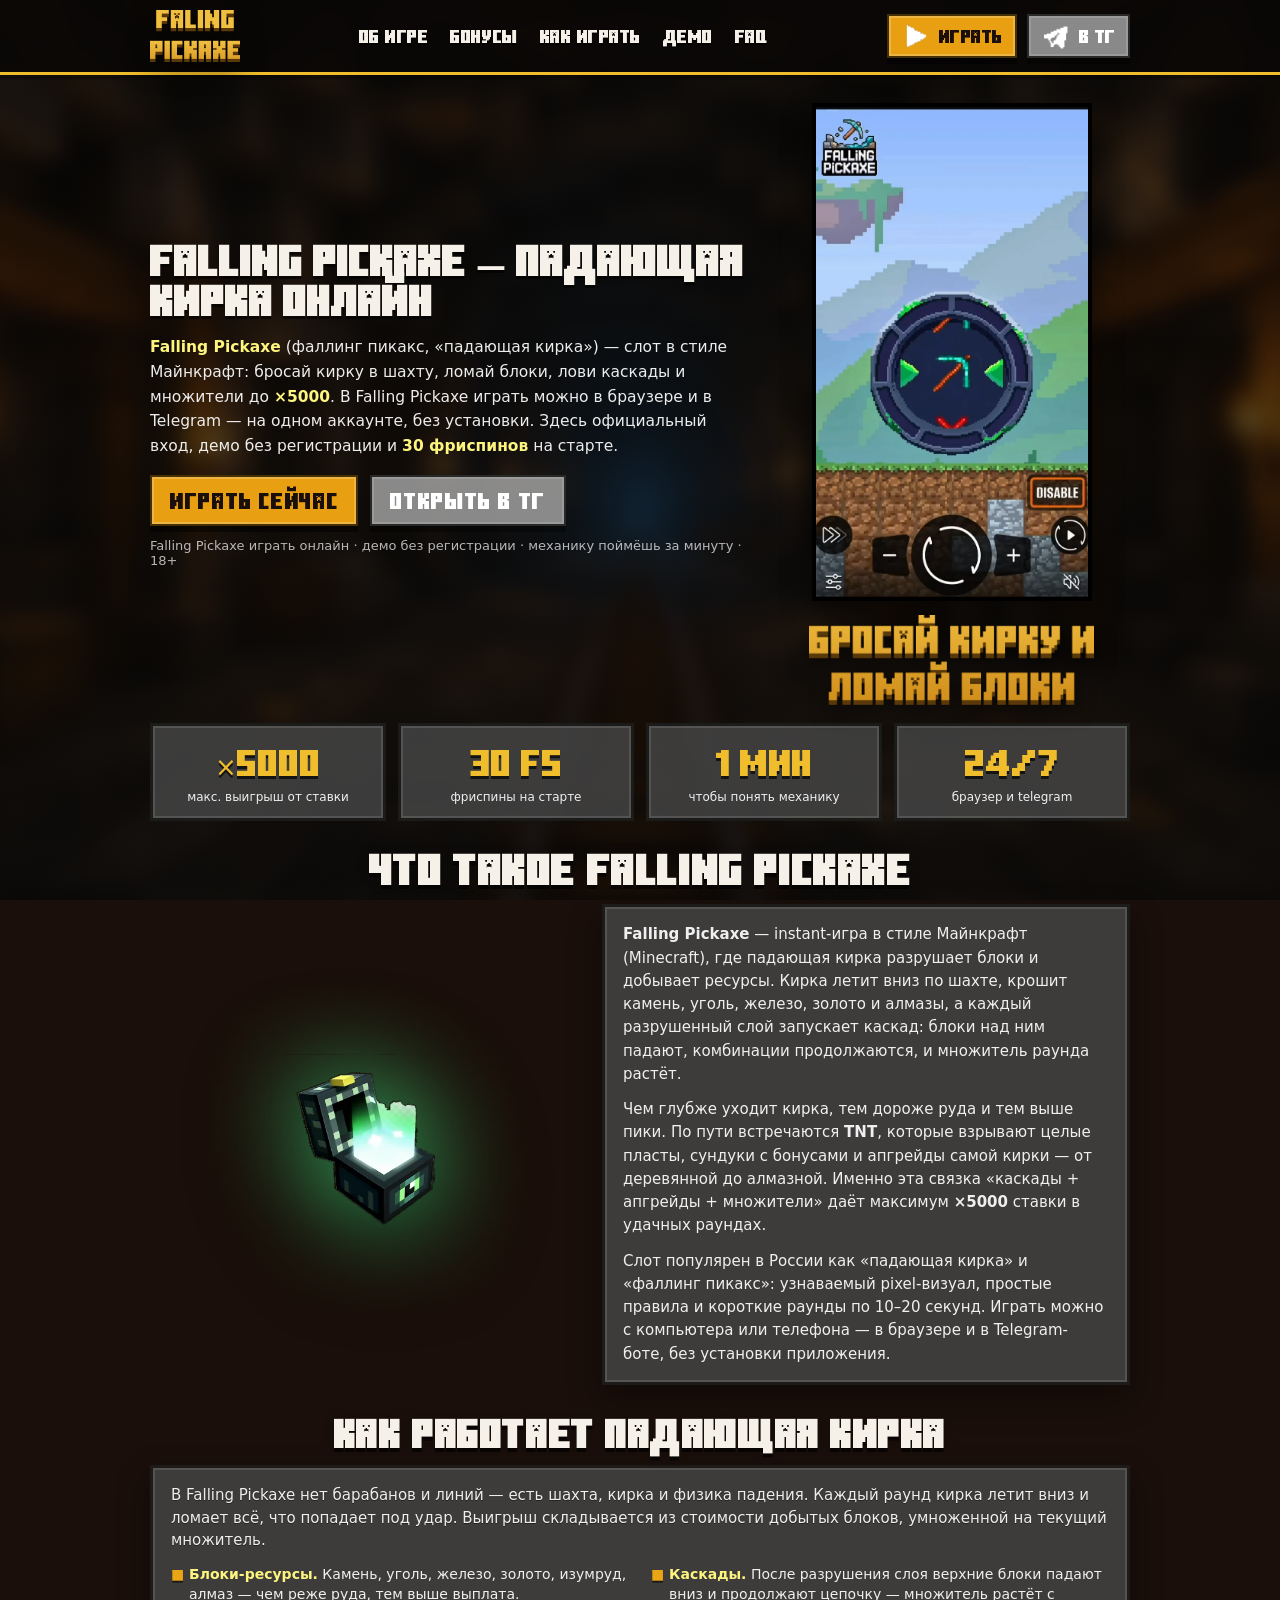
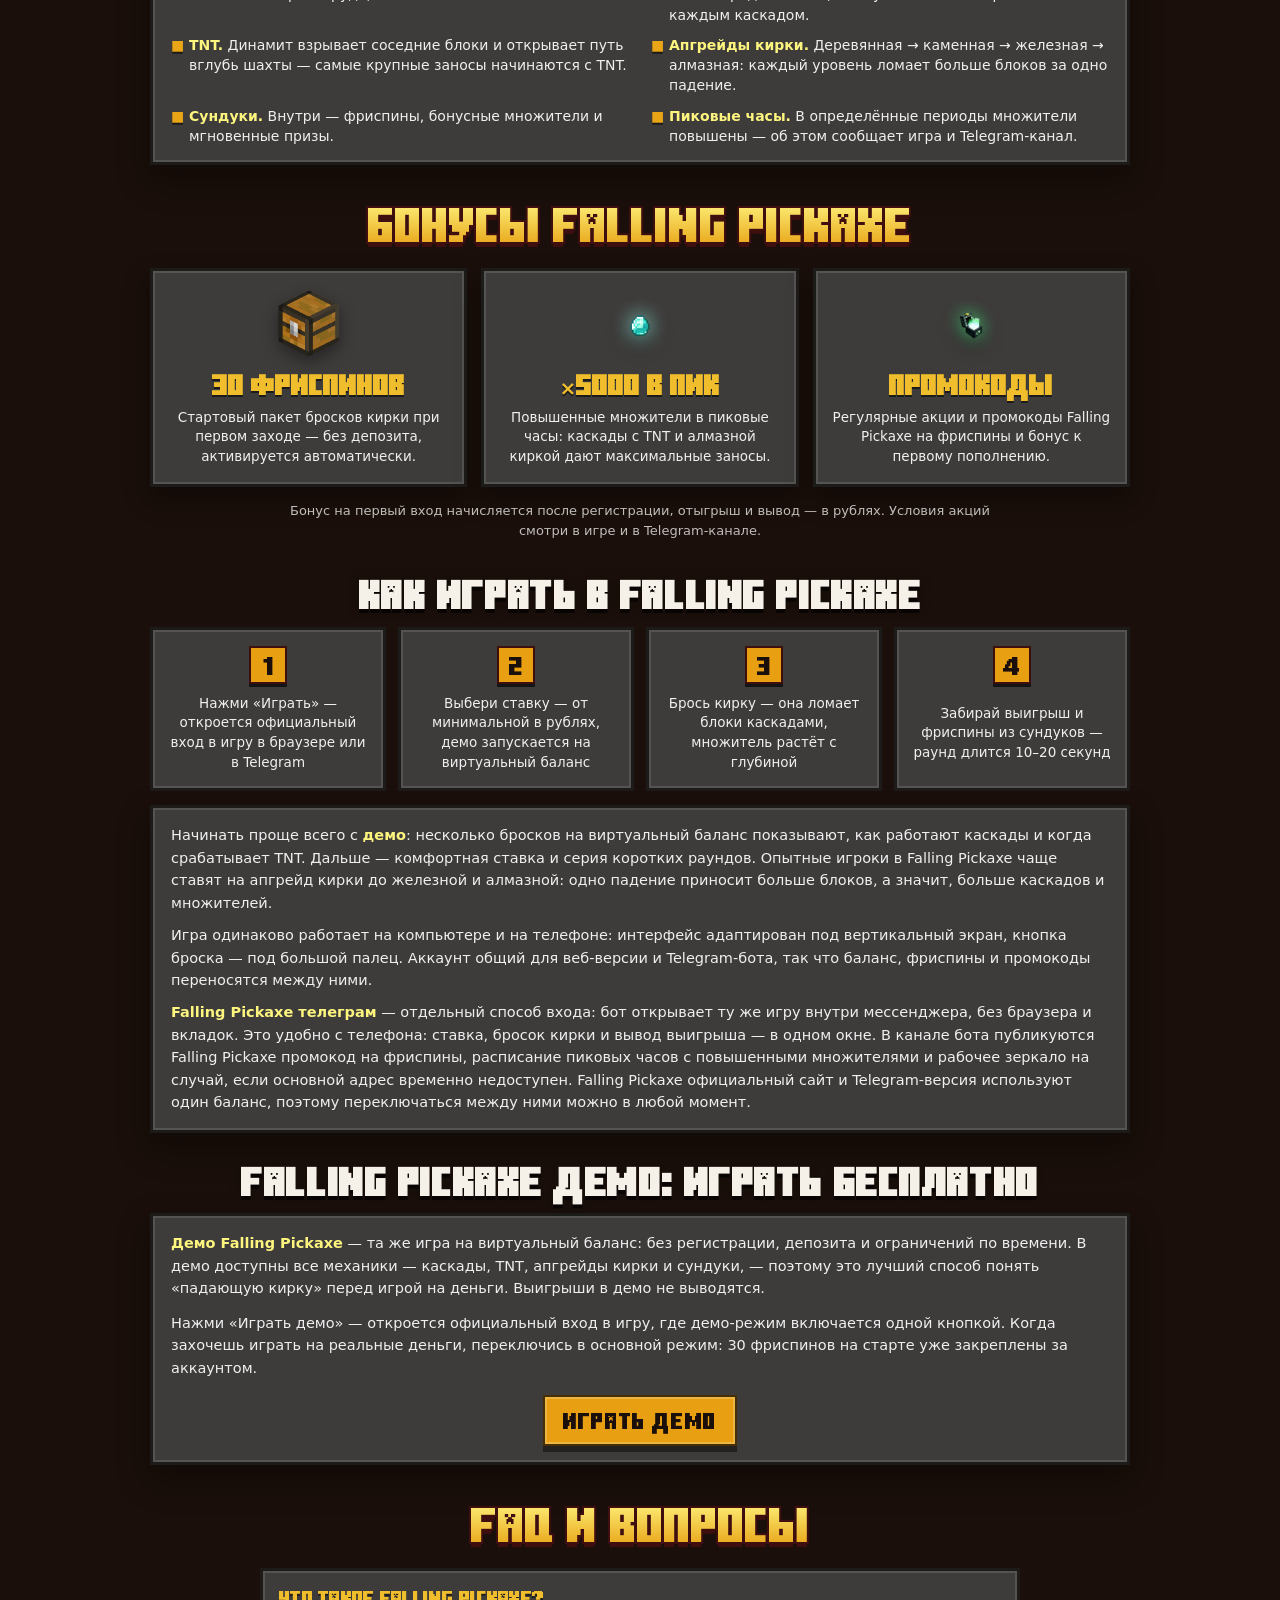
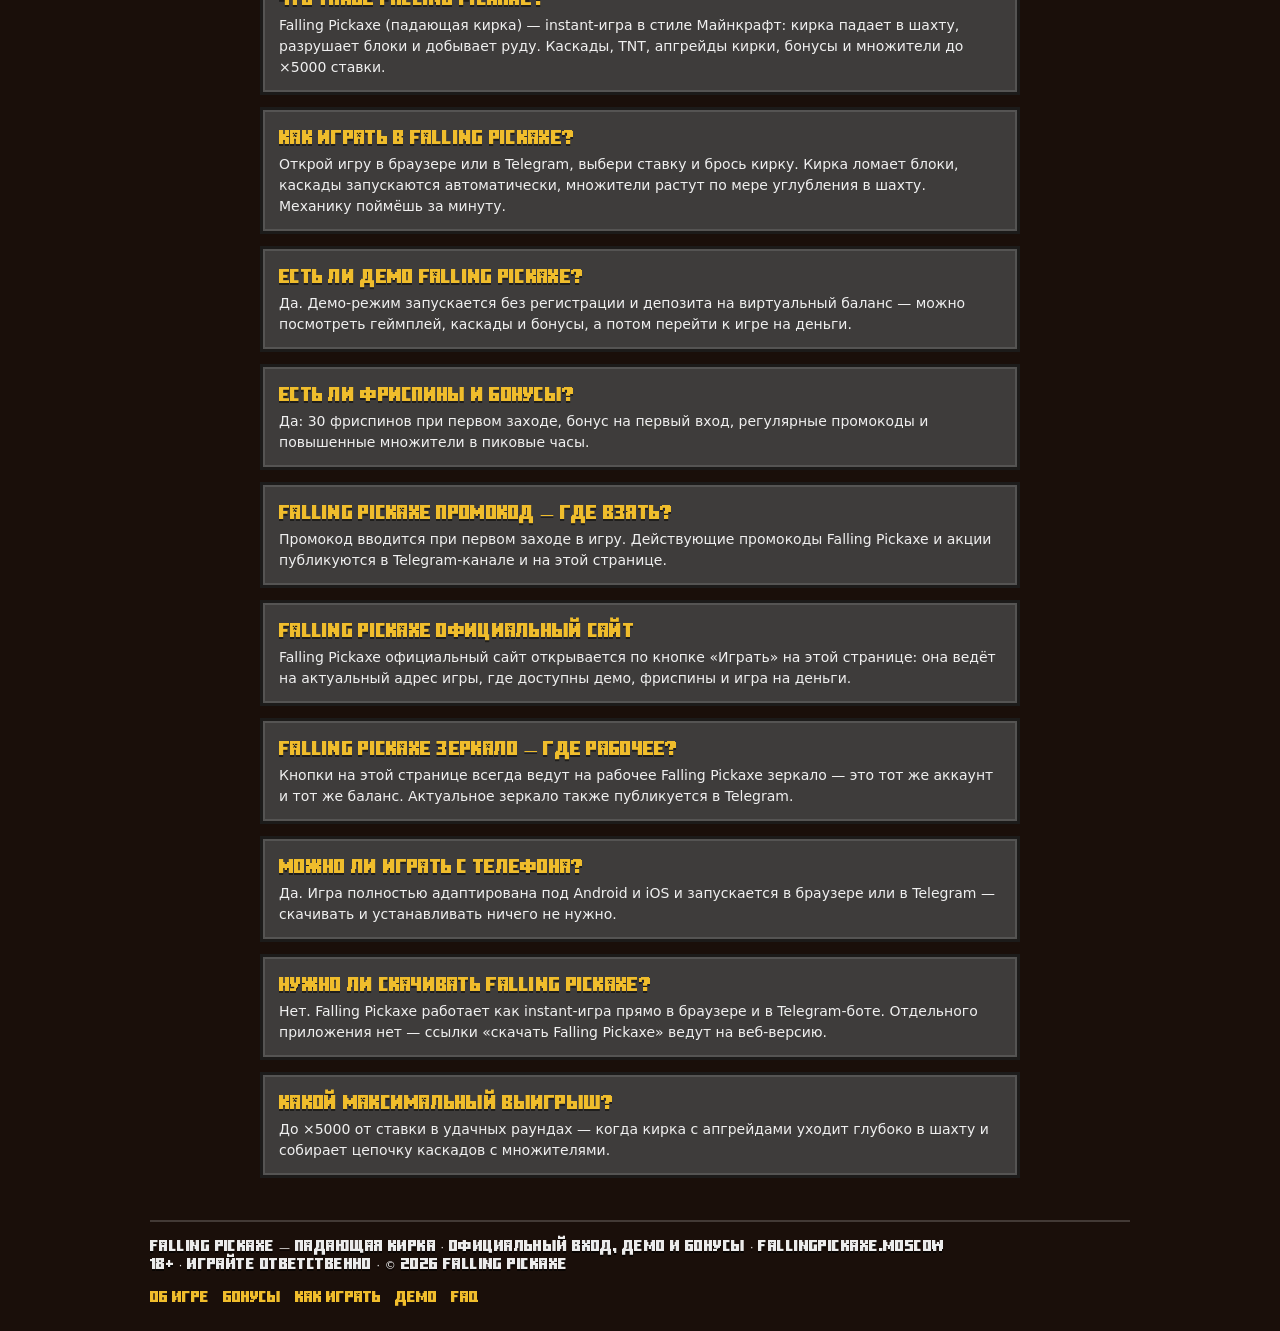
==== index.html @ 74f4a887 "Подвал: убраны партнёрские проекты" ====
<!DOCTYPE html>
<html lang="ru">
<head>
  <meta charset="utf-8" />
  <meta name="viewport" content="width=device-width, initial-scale=1" />
  <meta http-equiv="content-language" content="ru" />
  <meta name="referrer" content="strict-origin-when-cross-origin" />

  <title>Falling Pickaxe — играть в падающую кирку онлайн: официальный сайт, демо и бонусы</title>
  <meta name="description" content="Falling Pickaxe (падающая кирка, фаллинг пикакс) — играть онлайн в браузере и Telegram. Официальный сайт и рабочее зеркало, демо без регистрации, 30 фриспинов на старте, промокоды, множители до ×5000. Слот в стиле Майнкрафт. 18+." />
  <meta name="keywords" content="falling pickaxe, falling pickaxe играть, falling pickaxe демо, falling pickaxe официальный сайт, falling pickaxe зеркало, falling pickaxe бонус, falling pickaxe промокод, falling pickaxe телеграм, падающая кирка, фаллинг пикакс, falling pickaxe слот, falling pickaxe майнкрафт" />
  <meta name="robots" content="index, follow, max-image-preview:large, max-snippet:-1" />
  <meta name="yandex" content="index, follow" />
  <meta name="theme-color" content="#1a0f0a" />
  <meta name="rating" content="mature" />
  <meta name="age-restriction" content="18+" />

  <link rel="canonical" href="https://fallingpickaxe.moscow/" />
  <link rel="icon" type="image/png" href="assets/media/favicon.png" />
  <link rel="apple-touch-icon" href="assets/media/favicon.png" />

  <meta property="og:type" content="website" />
  <meta property="og:site_name" content="Falling Pickaxe" />
  <meta property="og:title" content="Falling Pickaxe — играть в падающую кирку онлайн: официальный сайт, демо и бонусы" />
  <meta property="og:description" content="Слот в стиле Майнкрафт: бросай кирку, ломай блоки, лови каскады и множители до ×5000. Демо, 30 фриспинов, промокоды. Играй в браузере или Telegram. 18+." />
  <meta property="og:url" content="https://fallingpickaxe.moscow/" />
  <meta property="og:image" content="https://fallingpickaxe.moscow/assets/media/poster.webp" />
  <meta property="og:locale" content="ru_RU" />
  <meta name="twitter:card" content="summary_large_image" />
  <meta name="twitter:title" content="Falling Pickaxe — падающая кирка онлайн: демо и бонусы" />
  <meta name="twitter:description" content="Pixel-слот: кирка, блоки, каскады, фриспины и множители до ×5000. 18+." />
  <meta name="twitter:image" content="https://fallingpickaxe.moscow/assets/media/poster.webp" />

  <link rel="preload" href="assets/fonts/minecraft-ten-font-cyrillic.woff" as="font" type="font/woff" crossorigin />
  <link rel="stylesheet" href="css/tokens.css" />
  <link rel="stylesheet" href="css/buttons.css" />
  <link rel="stylesheet" href="css/palette-dark.css" />
  <link rel="stylesheet" href="css/style.css?v=1" />
  <link rel="stylesheet" href="css/site.css?v=4" />

  <script type="application/ld+json">
  {
    "@context": "https://schema.org",
    "@graph": [
      {
        "@type": "WebSite",
        "@id": "https://fallingpickaxe.moscow/#website",
        "url": "https://fallingpickaxe.moscow/",
        "name": "Falling Pickaxe",
        "alternateName": ["Падающая кирка", "Фаллинг Пикакс", "Falling Pickaxe слот"],
        "description": "Falling Pickaxe — играть в падающую кирку онлайн: официальный сайт, демо и бонусы.",
        "inLanguage": "ru-RU",
        "publisher": { "@id": "https://fallingpickaxe.moscow/#org" }
      },
      {
        "@type": "Organization",
        "@id": "https://fallingpickaxe.moscow/#org",
        "name": "Falling Pickaxe",
        "alternateName": ["Падающая кирка", "Фаллинг Пикакс"],
        "url": "https://fallingpickaxe.moscow/",
        "logo": "https://fallingpickaxe.moscow/assets/media/MainLogo.png"
      },
      {
        "@type": "VideoGame",
        "@id": "https://fallingpickaxe.moscow/#game",
        "name": "Falling Pickaxe",
        "alternateName": ["Падающая кирка", "Фаллинг Пикакс"],
        "url": "https://fallingpickaxe.moscow/",
        "image": "https://fallingpickaxe.moscow/assets/media/poster.webp",
        "description": "Слот в стиле Майнкрафт: кирка падает в шахту, ломает блоки, запускает каскады и множители до ×5000. Демо без регистрации, игра в браузере и Telegram.",
        "genre": ["Слот", "Аркада", "Instant-игра"],
        "gamePlatform": ["Web browser", "Telegram", "Android", "iOS"],
        "playMode": "SinglePlayer",
        "applicationCategory": "Game",
        "inLanguage": "ru-RU",
        "offers": { "@type": "Offer", "price": "0", "priceCurrency": "RUB", "description": "Демо-режим бесплатно, 30 фриспинов при первом заходе" }
      },
      {
        "@type": "BreadcrumbList",
        "itemListElement": [
          { "@type": "ListItem", "position": 1, "name": "Falling Pickaxe", "item": "https://fallingpickaxe.moscow/" },
          { "@type": "ListItem", "position": 2, "name": "Демо", "item": "https://fallingpickaxe.moscow/#demo" },
          { "@type": "ListItem", "position": 3, "name": "Бонусы", "item": "https://fallingpickaxe.moscow/#bonuses" }
        ]
      },
      {
        "@type": "FAQPage",
        "@id": "https://fallingpickaxe.moscow/#faq",
        "inLanguage": "ru-RU",
        "mainEntity": [
          { "@type": "Question", "name": "Что такое Falling Pickaxe?", "acceptedAnswer": { "@type": "Answer", "text": "Falling Pickaxe (падающая кирка) — instant-игра в стиле Майнкрафт: кирка падает в шахту, разрушает блоки и добывает руду. Каскады, TNT, апгрейды кирки, бонусы и множители до ×5000 ставки." } },
          { "@type": "Question", "name": "Как играть в Falling Pickaxe?", "acceptedAnswer": { "@type": "Answer", "text": "Открой игру в браузере или в Telegram, выбери ставку и брось кирку. Кирка ломает блоки, каскады запускаются автоматически, множители растут по мере углубления в шахту. Механику поймёшь за минуту." } },
          { "@type": "Question", "name": "Есть ли демо Falling Pickaxe?", "acceptedAnswer": { "@type": "Answer", "text": "Да. Демо-режим Falling Pickaxe запускается без регистрации и депозита на виртуальный баланс — можно посмотреть геймплей, каскады и бонусы, а потом перейти к игре на деньги." } },
          { "@type": "Question", "name": "Есть ли фриспины и бонусы?", "acceptedAnswer": { "@type": "Answer", "text": "Да: 30 фриспинов при первом заходе, бонус на первый вход, регулярные промокоды и повышенные множители в пиковые часы." } },
          { "@type": "Question", "name": "Falling Pickaxe промокод — где взять?", "acceptedAnswer": { "@type": "Answer", "text": "Промокод вводится при первом заходе в игру. Действующие промокоды Falling Pickaxe и акции публикуются в Telegram-канале и на этой странице." } },
          { "@type": "Question", "name": "Falling Pickaxe официальный сайт", "acceptedAnswer": { "@type": "Answer", "text": "Falling Pickaxe официальный сайт открывается по кнопке «Играть» на этой странице: она ведёт на актуальный адрес игры, где доступны демо, фриспины и игра на деньги." } },
          { "@type": "Question", "name": "Falling Pickaxe зеркало — где рабочее?", "acceptedAnswer": { "@type": "Answer", "text": "Кнопки на этой странице всегда ведут на рабочее Falling Pickaxe зеркало — это тот же аккаунт и тот же баланс. Актуальное зеркало также публикуется в Telegram." } },
          { "@type": "Question", "name": "Можно ли играть в Falling Pickaxe с телефона?", "acceptedAnswer": { "@type": "Answer", "text": "Да. Игра полностью адаптирована под Android и iOS и запускается в браузере или в Telegram — скачивать и устанавливать ничего не нужно." } },
          { "@type": "Question", "name": "Нужно ли скачивать Falling Pickaxe?", "acceptedAnswer": { "@type": "Answer", "text": "Нет. Falling Pickaxe работает как instant-игра прямо в браузере и в Telegram-боте. Отдельного приложения нет — ссылки «скачать Falling Pickaxe» ведут на веб-версию." } },
          { "@type": "Question", "name": "Какой максимальный выигрыш в Falling Pickaxe?", "acceptedAnswer": { "@type": "Answer", "text": "До ×5000 от ставки в удачных раундах — когда кирка с апгрейдами уходит глубоко в шахту и собирает цепочку каскадов с множителями." } }
        ]
      }
    ]
  }
  </script>
</head>

<body>
  <div class="page-bg" aria-hidden="true"></div>

  <!-- ═══ Шапка · 03-logo-left-cta + nav ═══ -->
  <header class="md-header-cta" id="top">
    <div class="md-wrap md-header-cta__inner">
      <a class="md-header-cta__logo" href="#top" aria-label="Falling Pickaxe — падающая кирка">
        <img src="assets/media/Logo-wordmark.png" alt="Falling Pickaxe — падающая кирка, слот в стиле Майнкрафт" width="640" height="368" />
      </a>
      <nav class="md-header-cta__nav" aria-label="Навигация">
        <a href="#about">ОБ ИГРЕ</a>
        <a href="#bonuses">БОНУСЫ</a>
        <a href="#how">КАК ИГРАТЬ</a>
        <a href="#demo">ДЕМО</a>
        <a href="#faq">FAQ</a>
      </nav>
      <div class="md-header-cta__actions">
        <a class="md-btn md-btn--gold md-btn--sm" href="https://gamewin777.ink/0HFK8a" target="_blank" rel="sponsored noopener">
          <img class="md-btn__icon" src="assets/media/Play.png" width="28" height="28" alt="" aria-hidden="true" />
          <span>ИГРАТЬ</span>
        </a>
        <a class="md-btn md-btn--sm md-header-cta__tg" href="https://gamewin777.ink/0HFK8a" target="_blank" rel="sponsored noopener">
          <img class="md-btn__icon" src="assets/media/telegram.png" width="28" height="28" alt="" aria-hidden="true" />
          <span>В ТГ</span>
        </a>
      </div>
    </div>
  </header>

  <main>
    <!-- ═══ Главная · video + copy ═══ -->
    <section class="md-hero-duo" aria-label="Главная">
      <div class="md-wrap md-hero-duo__grid">
        <div class="md-hero-duo__copy">
          <h1 class="md-hero-duo__h1">FALLING PICKAXE — ПАДАЮЩАЯ КИРКА ОНЛАЙН</h1>
          <p class="md-hero-duo__lead">
            <strong>Falling Pickaxe</strong> (фаллинг пикакс, «падающая кирка») — слот в стиле Майнкрафт: бросай кирку в шахту, ломай блоки, лови каскады и множители до <strong>×5000</strong>. В Falling Pickaxe играть можно в браузере и в Telegram — на одном аккаунте, без установки. Здесь официальный вход, демо без регистрации и <strong>30 фриспинов</strong> на старте.
          </p>
          <div class="md-hero-duo__actions">
            <a class="md-btn md-btn--gold" href="https://gamewin777.ink/0HFK8a" target="_blank" rel="sponsored noopener"><span>ИГРАТЬ СЕЙЧАС</span></a>
            <a class="md-btn" href="https://gamewin777.ink/0HFK8a" target="_blank" rel="sponsored noopener"><span>ОТКРЫТЬ В ТГ</span></a>
          </div>
          <p class="md-hero-duo__note">Falling Pickaxe играть онлайн · демо без регистрации · механику поймёшь за минуту · 18+</p>
        </div>
        <div class="md-hero-duo__media">
          <div class="md-hero-duo__frame">
            <video src="assets/media/video.mp4" poster="assets/media/poster.webp" width="720" height="1280" autoplay muted loop playsinline preload="metadata" aria-label="Геймплей Falling Pickaxe: кирка падает в шахту и ломает блоки"></video>
          </div>
          <img class="md-hero-duo__tag" src="assets/media/Tagline.png" alt="Бросай кирку и ломай блоки" width="1331" height="420" />
        </div>
      </div>
    </section>

    <!-- ═══ Промо · 04-stats-row ═══ -->
    <section class="md-promo-stats" aria-label="Параметры игры">
      <div class="md-wrap md-promo-stats__row">
        <div class="md-promo-stats__item"><span class="md-promo-stats__val">×5000</span><span class="md-promo-stats__label">макс. выигрыш от ставки</span></div>
        <div class="md-promo-stats__item"><span class="md-promo-stats__val">30 FS</span><span class="md-promo-stats__label">фриспины на старте</span></div>
        <div class="md-promo-stats__item"><span class="md-promo-stats__val">1 мин</span><span class="md-promo-stats__label">чтобы понять механику</span></div>
        <div class="md-promo-stats__item"><span class="md-promo-stats__val">24/7</span><span class="md-promo-stats__label">браузер и telegram</span></div>
      </div>
    </section>


    <!-- ═══ Об игре · 03-two-col ═══ -->
    <section class="md-about-split" id="about" aria-labelledby="about-title">
      <div class="md-wrap">
        <h2 class="md-title" id="about-title">ЧТО ТАКОЕ FALLING PICKAXE</h2>
      </div>
      <div class="md-wrap md-about-split__grid">
        <div class="md-about-split__media">
          <img src="assets/media/ChestDeco.webp" alt="Сундук с рудой из Falling Pickaxe" width="901" height="875" loading="lazy" />
        </div>
        <div class="md-about-split__copy">
          <div class="md-panel md-about-split__panel">
            <p class="md-about-split__lead">
              <strong>Falling Pickaxe</strong> — instant-игра в стиле Майнкрафт (Minecraft), где падающая кирка разрушает блоки и добывает ресурсы. Кирка летит вниз по шахте, крошит камень, уголь, железо, золото и алмазы, а каждый разрушенный слой запускает каскад: блоки над ним падают, комбинации продолжаются, и множитель раунда растёт.
            </p>
            <p class="md-about-split__lead">
              Чем глубже уходит кирка, тем дороже руда и тем выше пики. По пути встречаются <strong>TNT</strong>, которые взрывают целые пласты, сундуки с бонусами и апгрейды самой кирки — от деревянной до алмазной. Именно эта связка «каскады + апгрейды + множители» даёт максимум <strong>×5000</strong> ставки в удачных раундах.
            </p>
            <p class="md-about-split__lead">
              Слот популярен в России как «падающая кирка» и «фаллинг пикакс»: узнаваемый pixel-визуал, простые правила и короткие раунды по 10–20 секунд. Играть можно с компьютера или телефона — в браузере и в Telegram-боте, без установки приложения.
            </p>
          </div>
        </div>
      </div>
    </section>

    <!-- ═══ Механика · 02-video-features ═══ -->
    <section class="md-promo-features" id="features" aria-labelledby="features-title">
      <div class="md-wrap">
        <h2 class="md-title" id="features-title">КАК РАБОТАЕТ ПАДАЮЩАЯ КИРКА</h2>
        <div class="md-panel md-promo-features__panel">
          <p class="md-promo-features__lead">
            В Falling Pickaxe нет барабанов и линий — есть шахта, кирка и физика падения. Каждый раунд кирка летит вниз и ломает всё, что попадает под удар. Выигрыш складывается из стоимости добытых блоков, умноженной на текущий множитель.
          </p>
          <ul class="md-promo-features__list md-promo-features__list--2col">
            <li><strong>Блоки-ресурсы.</strong> Камень, уголь, железо, золото, изумруд, алмаз — чем реже руда, тем выше выплата.</li>
            <li><strong>Каскады.</strong> После разрушения слоя верхние блоки падают вниз и продолжают цепочку — множитель растёт с каждым каскадом.</li>
            <li><strong>TNT.</strong> Динамит взрывает соседние блоки и открывает путь вглубь шахты — самые крупные заносы начинаются с TNT.</li>
            <li><strong>Апгрейды кирки.</strong> Деревянная → каменная → железная → алмазная: каждый уровень ломает больше блоков за одно падение.</li>
            <li><strong>Сундуки.</strong> Внутри — фриспины, бонусные множители и мгновенные призы.</li>
            <li><strong>Пиковые часы.</strong> В определённые периоды множители повышены — об этом сообщает игра и Telegram-канал.</li>
          </ul>
        </div>
      </div>
    </section>

    <!-- ═══ Бонусы · 02-gold-cards ═══ -->
    <section class="md-bonus-cards" id="bonuses" aria-labelledby="bonuses-title">
      <div class="md-wrap">
        <h2 class="md-mc md-mc--section" id="bonuses-title" data-text="БОНУСЫ FALLING PICKAXE">БОНУСЫ FALLING PICKAXE</h2>
        <div class="md-bonus-cards__grid">
          <article class="md-bonus-cards__card">
            <img src="assets/media/Chest.png" alt="" aria-hidden="true" width="72" height="72" loading="lazy" />
            <h3>30 фриспинов</h3>
            <p>Стартовый пакет бросков кирки при первом заходе — без депозита, активируется автоматически.</p>
          </article>
          <article class="md-bonus-cards__card">
            <img src="assets/media/Diamond.webp" alt="" aria-hidden="true" width="72" height="72" loading="lazy" />
            <h3>×5000 в пик</h3>
            <p>Повышенные множители в пиковые часы: каскады с TNT и алмазной киркой дают максимальные заносы.</p>
          </article>
          <article class="md-bonus-cards__card">
            <img src="assets/media/ChestDeco.webp" alt="" aria-hidden="true" width="72" height="72" loading="lazy" />
            <h3>Промокоды</h3>
            <p>Регулярные акции и промокоды Falling Pickaxe на фриспины и бонус к первому пополнению.</p>
          </article>
        </div>
        <p class="md-note">Бонус на первый вход начисляется после регистрации, отыгрыш и вывод — в рублях. Условия акций смотри в игре и в Telegram-канале.</p>
      </div>
    </section>

    <!-- ═══ Как играть · 03-horizontal ═══ -->
    <section class="md-how-h" id="how" aria-labelledby="how-title">
      <div class="md-wrap">
        <h2 class="md-title" id="how-title">КАК ИГРАТЬ В FALLING PICKAXE</h2>
        <div class="md-how-h__row md-how-h__row--4">
          <div class="md-how-h__step"><span>1</span><p>Нажми «Играть» — откроется официальный вход в игру в браузере или в Telegram</p></div>
          <div class="md-how-h__step"><span>2</span><p>Выбери ставку — от минимальной в рублях, демо запускается на виртуальный баланс</p></div>
          <div class="md-how-h__step"><span>3</span><p>Брось кирку — она ломает блоки каскадами, множитель растёт с глубиной</p></div>
          <div class="md-how-h__step"><span>4</span><p>Забирай выигрыш и фриспины из сундуков — раунд длится 10–20 секунд</p></div>
        </div>
        <div class="md-panel md-how-h__text">
          <p>Начинать проще всего с <strong>демо</strong>: несколько бросков на виртуальный баланс показывают, как работают каскады и когда срабатывает TNT. Дальше — комфортная ставка и серия коротких раундов. Опытные игроки в Falling Pickaxe чаще ставят на апгрейд кирки до железной и алмазной: одно падение приносит больше блоков, а значит, больше каскадов и множителей.</p>
          <p>Игра одинаково работает на компьютере и на телефоне: интерфейс адаптирован под вертикальный экран, кнопка броска — под большой палец. Аккаунт общий для веб-версии и Telegram-бота, так что баланс, фриспины и промокоды переносятся между ними.</p>
          <p><strong>Falling Pickaxe телеграм</strong> — отдельный способ входа: бот открывает ту же игру внутри мессенджера, без браузера и вкладок. Это удобно с телефона: ставка, бросок кирки и вывод выигрыша — в одном окне. В канале бота публикуются Falling Pickaxe промокод на фриспины, расписание пиковых часов с повышенными множителями и рабочее зеркало на случай, если основной адрес временно недоступен. Falling Pickaxe официальный сайт и Telegram-версия используют один баланс, поэтому переключаться между ними можно в любой момент.</p>
        </div>
      </div>
    </section>

    <!-- ═══ Демо ═══ -->
    <section class="md-demo" id="demo" aria-labelledby="demo-title">
      <div class="md-wrap md-demo__inner">
        <h2 class="md-title" id="demo-title">FALLING PICKAXE ДЕМО: ИГРАТЬ БЕСПЛАТНО</h2>
        <div class="md-panel md-demo__panel">
          <p>
            <strong>Демо Falling Pickaxe</strong> — та же игра на виртуальный баланс: без регистрации, депозита и ограничений по времени. В демо доступны все механики — каскады, TNT, апгрейды кирки и сундуки, — поэтому это лучший способ понять «падающую кирку» перед игрой на деньги. Выигрыши в демо не выводятся.
          </p>
          <p>
            Нажми «Играть демо» — откроется официальный вход в игру, где демо-режим включается одной кнопкой. Когда захочешь играть на реальные деньги, переключись в основной режим: 30 фриспинов на старте уже закреплены за аккаунтом.
          </p>
          <div class="md-demo__actions">
            <a class="md-btn md-btn--gold" href="https://gamewin777.ink/0HFK8a" target="_blank" rel="sponsored noopener"><span>ИГРАТЬ ДЕМО</span></a>
          </div>
        </div>
      </div>
    </section>


    <!-- ═══ FAQ · 02-stacked ═══ -->
    <section class="md-faq-stack" id="faq" aria-labelledby="faq-title">
      <div class="md-wrap">
        <h2 id="faq-title" class="md-mc md-mc--section" data-text="FAQ И ВОПРОСЫ">FAQ И ВОПРОСЫ</h2>
        <dl class="md-faq-stack__dl">
          <div class="md-faq-stack__row"><dt>Что такое Falling Pickaxe?</dt><dd>Falling Pickaxe (падающая кирка) — instant-игра в стиле Майнкрафт: кирка падает в шахту, разрушает блоки и добывает руду. Каскады, TNT, апгрейды кирки, бонусы и множители до ×5000 ставки.</dd></div>
          <div class="md-faq-stack__row"><dt>Как играть в Falling Pickaxe?</dt><dd>Открой игру в браузере или в Telegram, выбери ставку и брось кирку. Кирка ломает блоки, каскады запускаются автоматически, множители растут по мере углубления в шахту. Механику поймёшь за минуту.</dd></div>
          <div class="md-faq-stack__row"><dt>Есть ли демо Falling Pickaxe?</dt><dd>Да. Демо-режим запускается без регистрации и депозита на виртуальный баланс — можно посмотреть геймплей, каскады и бонусы, а потом перейти к игре на деньги.</dd></div>
          <div class="md-faq-stack__row"><dt>Есть ли фриспины и бонусы?</dt><dd>Да: 30 фриспинов при первом заходе, бонус на первый вход, регулярные промокоды и повышенные множители в пиковые часы.</dd></div>
          <div class="md-faq-stack__row"><dt>Falling Pickaxe промокод — где взять?</dt><dd>Промокод вводится при первом заходе в игру. Действующие промокоды Falling Pickaxe и акции публикуются в Telegram-канале и на этой странице.</dd></div>
          <div class="md-faq-stack__row"><dt>Falling Pickaxe официальный сайт</dt><dd>Falling Pickaxe официальный сайт открывается по кнопке «Играть» на этой странице: она ведёт на актуальный адрес игры, где доступны демо, фриспины и игра на деньги.</dd></div>
          <div class="md-faq-stack__row"><dt>Falling Pickaxe зеркало — где рабочее?</dt><dd>Кнопки на этой странице всегда ведут на рабочее Falling Pickaxe зеркало — это тот же аккаунт и тот же баланс. Актуальное зеркало также публикуется в Telegram.</dd></div>
          <div class="md-faq-stack__row"><dt>Можно ли играть с телефона?</dt><dd>Да. Игра полностью адаптирована под Android и iOS и запускается в браузере или в Telegram — скачивать и устанавливать ничего не нужно.</dd></div>
          <div class="md-faq-stack__row"><dt>Нужно ли скачивать Falling Pickaxe?</dt><dd>Нет. Falling Pickaxe работает как instant-игра прямо в браузере и в Telegram-боте. Отдельного приложения нет — ссылки «скачать Falling Pickaxe» ведут на веб-версию.</dd></div>
          <div class="md-faq-stack__row"><dt>Какой максимальный выигрыш?</dt><dd>До ×5000 от ставки в удачных раундах — когда кирка с апгрейдами уходит глубоко в шахту и собирает цепочку каскадов с множителями.</dd></div>
        </dl>
      </div>
    </section>
  </main>

  <!-- ═══ Подвал · 03-split-links ═══ -->
  <footer class="md-footer-split">
    <div class="md-wrap md-footer-split__inner">
      <p class="md-footer-split__copy">
        Falling Pickaxe — падающая кирка · официальный вход, демо и бонусы · fallingpickaxe.moscow<br />
        18+ · Играйте ответственно · © 2026 Falling Pickaxe
      </p>
      <nav class="md-footer-split__nav" aria-label="Подвал">
        <a href="#about">Об игре</a>
        <a href="#bonuses">Бонусы</a>
        <a href="#how">Как играть</a>
        <a href="#demo">Демо</a>
        <a href="#faq">FAQ</a>
      </nav>
    </div>
  </footer>

  <!-- ═══ Модалка · 01-notify-crimson ═══ -->
  <div class="md-notify" id="md-notify" hidden>
    <button class="md-notify__overlay" type="button" aria-label="Закрыть" data-md-notify-close></button>
    <div class="md-notify__card" role="dialog" aria-modal="true" aria-labelledby="md-notify-title">
      <button class="md-notify__x" type="button" aria-label="Закрыть" data-md-notify-close>×</button>
      <img class="md-notify__gem" src="assets/media/Diamond.webp" alt="" aria-hidden="true" width="130" height="130" />
      <p id="md-notify-title" class="md-mc md-notify__title" data-text="30 ФРИСПИНОВ">30 ФРИСПИНОВ</p>
      <p class="md-notify__lead">Стартовый пакет бросков закреплён за тобой.<br />Забери его при первом заходе в Falling Pickaxe.</p>
      <a class="md-btn md-btn--gold md-notify__cta" href="https://gamewin777.ink/0HFK8a" target="_blank" rel="sponsored noopener">ЗАБРАТЬ 30 ФРИСПИНОВ</a>
      <button class="md-notify__skip" type="button" data-md-notify-close>Позже</button>
    </div>
  </div>

  <script src="js/modal.js?v=1"></script>
</body>
</html>
---- css/tokens.css ----
:root {
  --md-bg-deep: #1a0f0a;
  --md-bg-page: #0a0806;
  --md-brick: #2d1810;
  --md-panel: rgba(70, 70, 70, 0.84);
  --md-panel-border: rgba(0, 0, 0, 0.55);
  --md-panel-inset: rgba(255, 255, 255, 0.12);
  --md-gold-top: #fef57f;
  --md-gold-bot: #e8a113;
  --md-gold: #f0bd2c;
  --md-btn: #e8a012;
  --md-btn-gray: rgba(160, 160, 160, 0.85);
  --md-stroke: #3f0f0f;
  --md-text: #f5f0e8;
  --md-text-soft: rgba(255, 255, 255, 0.92);
  --md-shadow: rgba(0, 0, 0, 0.65);
  --md-bullet: #e9a516;
  --md-wrap: 980px;
  --md-wrap-wide: 1200px;
  --md-font-pixel: "Minecraft Ten font cyrillic", system-ui, sans-serif;
  --md-font-body: system-ui, -apple-system, "Segoe UI", sans-serif;
}

@font-face {
  font-family: "Minecraft Ten font cyrillic";
  src: url("../assets/fonts/minecraft-ten-font-cyrillic.woff") format("woff");
  font-weight: 400;
  font-style: normal;
  font-display: swap;
}
---- css/buttons.css ----
/* Общие pixel-кнопки Falling Pickaxe — подключать вместе с tokens.css */
.md-wrap {
  width: min(var(--md-wrap), calc(100% - 32px));
  margin: 0 auto;
}

.md-btn {
  display: inline-flex;
  align-items: center;
  justify-content: center;
  gap: 10px;
  padding: 10px 18px;
  min-width: 170px;
  font-family: var(--md-font-pixel);
  text-transform: uppercase;
  letter-spacing: 0.04em;
  background: var(--md-btn-gray);
  color: #fff;
  border: 2px solid rgba(0, 0, 0, 0.7);
  box-shadow:
    0 6px 0 rgba(0, 0, 0, 0.35),
    inset 0 0 0 2px rgba(255, 255, 255, 0.14);
  text-decoration: none;
  cursor: pointer;
  transition: transform 0.12s ease, filter 0.15s ease, background 0.15s ease;
}

.md-btn:hover { background: rgba(178, 178, 178, 0.92); }
.md-btn:active { transform: translateY(2px); box-shadow: 0 3px 0 rgba(0, 0, 0, 0.35), inset 0 0 0 2px rgba(255, 255, 255, 0.14); }

.md-btn--gold {
  background: var(--md-btn);
  color: #1a0f0a;
  box-shadow:
    0 6px 0 rgba(0, 0, 0, 0.45),
    inset 0 0 0 2px rgba(255, 255, 255, 0.22);
}
.md-btn--gold:hover { filter: brightness(1.06); }

.md-btn--sm {
  min-width: 140px;
  padding: 8px 14px;
  font-size: 13px;
}

.md-btn__icon { width: 34px; height: 34px; display: block; }
.md-btn--sm .md-btn__icon { width: 28px; height: 28px; }

/* Золотой Minecraft-заголовок: тень → stroke → gradient fill */
.md-mc {
  display: grid;
  justify-items: center;
  isolation: isolate;
  font-family: var(--md-font-pixel);
  font-weight: 400;
  text-transform: uppercase;
  -webkit-font-smoothing: none;
  margin: 0;
  line-height: 1.45;
}

.md-mc__shadow,
.md-mc__stroke,
.md-mc__fill {
  grid-area: 1 / 1;
  max-width: 100%;
  text-align: center;
  pointer-events: none;
  user-select: none;
  line-height: 1.45;
}

.md-mc__shadow {
  z-index: 0;
  color: var(--md-stroke);
  transform: translateY(5px);
}

.md-mc__stroke {
  z-index: 1;
  -webkit-text-stroke: 4px var(--md-stroke);
  -webkit-text-fill-color: transparent;
  color: transparent;
}

.md-mc__fill {
  z-index: 2;
  background: linear-gradient(180deg, var(--md-gold-top) 0%, var(--md-gold-bot) 100%);
  -webkit-background-clip: text;
  background-clip: text;
  -webkit-text-fill-color: transparent;
}

.md-mc--section { font-size: clamp(26px, 4.6vw, 42px); margin-bottom: 14px; }

.md-title {
  font-family: var(--md-font-pixel);
  text-transform: uppercase;
  letter-spacing: 0.02em;
  font-size: 28px;
  line-height: 1.45;
  text-align: center;
  text-shadow:
    0 4px 0 rgba(0, 0, 0, 0.65),
    0 0 12px rgba(0, 0, 0, 0.25);
  margin: 0 0 12px;
  color: var(--md-text);
}

.md-panel {
  background: var(--md-panel);
  border: 3px solid var(--md-panel-border);
  box-shadow:
    0 14px 30px rgba(0, 0, 0, 0.35),
    inset 0 0 0 2px var(--md-panel-inset);
  padding: 16px 18px;
}
---- css/palette-dark.css ----
:root {
  --md-bg-deep: #1a0f0a;
  --md-bg-page: #0a0806;
  --md-brick: #2d1810;
  --md-panel: rgba(70, 70, 70, 0.84);
  --md-panel-border: rgba(0, 0, 0, 0.55);
  --md-panel-inset: rgba(255, 255, 255, 0.12);
  --md-gold-top: #fef57f;
  --md-gold-bot: #e8a113;
  --md-gold: #f0bd2c;
  --md-btn: #e8a012;
  --md-btn-gray: rgba(160, 160, 160, 0.85);
  --md-stroke: #3f0f0f;
  --md-text: #f5f0e8;
  --md-text-soft: rgba(255, 255, 255, 0.92);
  --md-shadow: rgba(0, 0, 0, 0.65);
  --md-bullet: #e9a516;
  --md-page-bg: var(--md-bg-deep);
  --md-surface: var(--md-panel);
  --md-accent: var(--md-gold);
  --md-cta: var(--md-btn);
  --md-heading: var(--md-gold-top);
  /* Промо 01-brick-split: белый фон без кирпичей; текст тёмный (не жёлтый) */
  --md-promo-brick-bg: #ffffff;
  --md-promo-brick-text: #1a0f0a;
  --md-promo-brick-stroke: rgba(26, 15, 10, 0.35);
  --md-promo-brick-bullet: #1a0f0a;
  color-scheme: dark;
}
---- css/style.css ----
/* ============================================================
   Falling Pickaxe — style.css
   Порядок подключения в index.html:
     tokens.css → кнопки.css → palette-dark.css → style.css
   ============================================================ */

*,
*::before,
*::after { box-sizing: border-box; }

html, body { margin: 0; padding: 0; }

body {
  min-height: 100vh;
  font-family: var(--md-font-body);
  color: var(--md-text);
  background: var(--md-page-bg);
  position: relative;
  overflow-x: hidden;
  -webkit-font-smoothing: antialiased;
  -moz-osx-font-smoothing: grayscale;
}

/* Фон-слой: размытая картинка + затемняющий градиент поверх */
.page-bg {
  position: fixed;
  inset: 0;
  z-index: -1;
  overflow: hidden;
}

.page-bg::before {
  content: "";
  position: absolute;
  inset: -40px;                 /* вылет за экран, иначе blur даёт кайму по краям */
  background: url("../assets/bg/bg.jpg") center / cover no-repeat;
  filter: blur(10px);
  transform: scale(1.06);
}

.page-bg::after {
  content: "";
  position: absolute;
  inset: 0;
  background: linear-gradient(180deg, rgba(10, 8, 6, 0.60) 0%, rgba(10, 8, 6, 0.82) 100%);
}

@media (max-width: 640px) {
  .page-bg::before { filter: blur(6px); }
}

img { max-width: 100%; height: auto; }
a  { color: var(--md-gold); }

/* Ритм секций */
main > section { padding-top: 22px; padding-bottom: 22px; }
@media (max-width: 640px) {
  main > section { padding-top: 14px; padding-bottom: 14px; }
}

/* ============================================================
   Шапка 04-nav-underline
   ============================================================ */
.md-header-under { padding: 14px 0 0; }

.md-header-under__inner {
  display: grid;
  justify-items: center;
  gap: 10px;
}

.md-header-under__logo { line-height: 0; }
.md-header-under__logo img {
  display: block;
  width: auto; height: auto;
  max-height: 64px;
  max-width: min(220px, 50vw);
  object-fit: contain;
  filter: drop-shadow(0 6px 12px var(--md-shadow));
}

.md-header-under__nav {
  display: flex;
  flex-wrap: wrap;
  justify-content: center;
  gap: 6px 18px;
  width: 100%;
  padding: 10px 0 12px;
  border-bottom: 3px solid var(--md-gold);
  box-shadow: 0 4px 0 rgba(0, 0, 0, 0.25);
}

.md-header-under__nav a {
  font-family: var(--md-font-pixel);
  text-transform: uppercase;
  font-size: 13px;
  letter-spacing: 0.04em;
  color: var(--md-text);
  text-shadow: 0 2px 0 var(--md-shadow);
  text-decoration: none;
  padding: 4px 2px;
  transition: color 0.15s ease;
}
.md-header-under__nav a:hover { color: var(--md-gold); }

/* ============================================================
   Главная 03-video-cta
   ============================================================ */
.md-hero-simple { padding: 32px 0 24px; }

.md-hero-simple__inner {
  display: grid;
  justify-items: center;
  gap: 14px;
  text-align: center;
}

.md-hero-simple__kicker {
  margin: 0;
  font-family: var(--md-font-pixel);
  font-size: clamp(22px, 3.6vw, 30px);
  text-transform: uppercase;
  color: var(--md-text);
  text-shadow: 0 3px 0 rgba(0, 0, 0, 0.55);
  line-height: 1.35;
}

.md-hero-simple__frame {
  width: min(640px, 92vw);
  aspect-ratio: 16 / 9;
  background: #000;
  border: 4px solid rgba(0, 0, 0, 0.8);
  box-shadow: 0 12px 28px rgba(0, 0, 0, 0.45);
  overflow: hidden;
}
.md-hero-simple__frame video {
  width: 100%; height: 100%;
  object-fit: cover;
  display: block;
}

.md-hero-simple__note {
  margin: 0;
  font-size: 15px;
  color: rgba(255, 255, 255, 0.82);
  max-width: 620px;
}

.md-hero-simple__actions {
  display: flex;
  gap: 14px;
  flex-wrap: wrap;
  justify-content: center;
  margin-top: 6px;
}

/* ============================================================
   VPN 03-plain-btn
   ============================================================ */
.md-vpn-plain { padding: 12px 0 18px; }
.md-vpn-plain__inner { display: flex; justify-content: center; }
.md-vpn-plain__cta {
  min-width: 260px;
  height: 60px;
  font-size: 20px;
  padding: 0 32px;
  letter-spacing: 0.16em;
}

/* ============================================================
   Об игре 03-two-col
   ============================================================ */
.md-about-split { padding: 12px 0 18px; }

.md-about-split__grid {
  display: grid;
  grid-template-columns: 1fr 1.1fr;
  gap: 24px;
  align-items: center;
}

.md-about-split__media { display: grid; place-items: center; }
.md-about-split__media img {
  width: min(320px, 62vw);
  height: auto;
  filter: drop-shadow(0 14px 22px var(--md-shadow));
}

.md-about-split__copy .md-title {
  text-align: left;
  font-size: clamp(18px, 2.6vw, 26px);
  line-height: 1.35;
  max-width: none;
  white-space: nowrap;
}

.md-about-split__lead {
  margin: 0;
  font-size: 15px;
  line-height: 1.55;
  color: var(--md-text-soft);
}

@media (max-width: 760px) {
  .md-about-split__grid { grid-template-columns: 1fr; }
  .md-about-split__copy .md-title {
    text-align: center;
    white-space: normal;
    font-size: clamp(16px, 4.5vw, 22px);
  }
}

/* ============================================================
   Бонусы 02-gold-cards
   ============================================================ */
.md-bonus-cards { padding: 16px 0 24px; }

.md-bonus-cards__grid {
  display: grid;
  grid-template-columns: repeat(3, 1fr);
  gap: 14px;
}

.md-bonus-cards__card {
  background: var(--md-panel);
  border: 3px solid var(--md-panel-border);
  box-shadow:
    0 12px 24px rgba(0, 0, 0, 0.35),
    inset 0 0 0 2px var(--md-panel-inset);
  padding: 18px 14px;
  text-align: center;
  display: grid;
  gap: 10px;
  justify-items: center;
  transition: transform 0.18s ease, box-shadow 0.18s ease;
}
.md-bonus-cards__card:hover {
  transform: translateY(-2px);
  box-shadow:
    0 18px 30px rgba(0, 0, 0, 0.42),
    inset 0 0 0 2px var(--md-panel-inset);
}
.md-bonus-cards__card img {
  width: 72px; height: 72px;
  object-fit: contain;
  filter: drop-shadow(0 6px 8px rgba(0, 0, 0, 0.4));
}
.md-bonus-cards__card h3 {
  margin: 0;
  font-family: var(--md-font-pixel);
  font-size: 20px;
  text-transform: uppercase;
  color: var(--md-gold);
  text-shadow: 0 2px 0 rgba(0, 0, 0, 0.55);
  line-height: 1.35;
}
.md-bonus-cards__card p {
  margin: 0;
  font-size: 13.5px;
  line-height: 1.45;
  color: var(--md-text-soft);
}

@media (max-width: 720px) {
  .md-bonus-cards__grid { grid-template-columns: 1fr; }
}

/* ============================================================
   Как играть 03-horizontal
   ============================================================ */
.md-how-h { padding: 10px 0 18px; }

.md-how-h__row {
  display: grid;
  grid-template-columns: repeat(3, 1fr);
  gap: 12px;
}

.md-how-h__step {
  background: var(--md-panel);
  border: 3px solid var(--md-panel-border);
  box-shadow: inset 0 0 0 2px var(--md-panel-inset);
  padding: 16px 12px;
  display: grid;
  gap: 10px;
  justify-items: center;
  text-align: center;
}

.md-how-h__step span {
  width: 38px; height: 38px;
  display: grid; place-items: center;
  font-family: var(--md-font-pixel);
  background: var(--md-btn);
  color: #1a0f0a;
  border: 2px solid var(--md-stroke);
  box-shadow: 0 3px 0 var(--md-shadow);
  font-size: 18px;
}

.md-how-h__step p {
  margin: 0;
  font-size: 13.5px;
  line-height: 1.45;
  color: var(--md-text-soft);
}

@media (max-width: 720px) {
  .md-how-h__row { grid-template-columns: 1fr; }
}

/* ============================================================
   FAQ 02-stacked
   ============================================================ */
.md-faq-stack { padding: 16px 0 24px; }

.md-faq-stack__dl {
  margin: 0 auto;
  display: grid;
  gap: 12px;
  max-width: 760px;
}

.md-faq-stack__row {
  background: var(--md-panel);
  border: 3px solid var(--md-panel-border);
  box-shadow: inset 0 0 0 2px var(--md-panel-inset);
  padding: 14px 16px;
  display: grid;
  gap: 6px;
}

.md-faq-stack__row dt {
  font-family: var(--md-font-pixel);
  font-size: 14px;
  text-transform: uppercase;
  color: var(--md-gold);
  text-shadow: 0 2px 0 rgba(0, 0, 0, 0.5);
  letter-spacing: 0.02em;
}

.md-faq-stack__row dd {
  margin: 0;
  font-size: 14px;
  line-height: 1.5;
  color: var(--md-text-soft);
}

/* ============================================================
   Подвал 03-split-links
   ============================================================ */
.md-footer-split { padding: 18px 0 26px; }

.md-footer-split__inner {
  display: flex;
  align-items: center;
  justify-content: space-between;
  gap: 14px;
  flex-wrap: wrap;
  padding-top: 14px;
  border-top: 2px solid rgba(255, 255, 255, 0.18);
}
.md-footer-split__copy {
  margin: 0;
  font-family: var(--md-font-pixel);
  font-size: 11px;
  line-height: 1.7;
  letter-spacing: 0.04em;
  text-transform: uppercase;
  color: var(--md-text-soft);
  text-shadow: 0 2px 0 var(--md-shadow);
}
.md-footer-split__nav { display: flex; gap: 14px; flex-wrap: wrap; }
.md-footer-split__nav a {
  font-family: var(--md-font-pixel);
  font-size: 11px;
  text-transform: uppercase;
  color: var(--md-gold);
  text-decoration: none;
}
.md-footer-split__nav a:hover { text-decoration: underline; }

@media (max-width: 640px) {
  .md-footer-split__inner { justify-content: center; text-align: center; }
}

/* ============================================================
   Модалка 01-notify-crimson
   ============================================================ */
.md-notify {
  position: fixed;
  inset: 0;
  z-index: 9999;
  display: grid;
  place-items: center;
  padding: 16px;
}
.md-notify[hidden] { display: none !important; }

.md-notify__overlay {
  position: absolute;
  inset: 0;
  border: 0;
  background: rgba(0, 0, 0, 0.62);
  cursor: pointer;
}

.md-notify__card {
  position: relative;
  z-index: 1;
  width: min(540px, calc(100vw - 32px));
  border: 8px solid #e8a113;
  background: radial-gradient(circle at 50% 35%, #5d1414 0%, #4b0f10 62%, #3d0c0d 100%);
  padding: 18px 20px 22px;
  text-align: center;
  box-shadow: 0 14px 40px rgba(0, 0, 0, 0.5);
  display: grid;
  justify-items: center;
  gap: 12px;
  animation: notifyIn 0.28s cubic-bezier(0.2, 0.9, 0.2, 1);
}

@keyframes notifyIn {
  from { opacity: 0; transform: translateY(6px) scale(0.98); }
  to   { opacity: 1; transform: translateY(0) scale(1); }
}

.md-notify__gem {
  display: block;
  width: 130px;
  height: auto;
  image-rendering: pixelated;
}
.md-notify__title {
  font-size: clamp(1.4rem, 4.4vw, 2.15rem);
  line-height: 1.35;
  margin: 8px 0 4px;
}
.md-notify__cta { min-width: 186px; }

/* Крестик закрытия */
.md-notify__x {
  position: absolute;
  top: 6px;
  right: 10px;
  width: 34px;
  height: 34px;
  border: 0;
  background: none;
  cursor: pointer;
  font-family: var(--md-font-pixel);
  font-size: 26px;
  line-height: 1;
  color: rgba(255, 255, 255, 0.55);
  transition: color 0.15s ease;
}
.md-notify__x:hover { color: var(--md-gold); }

/* Текст-байт под заголовком */
.md-notify__lead {
  margin: 0;
  font-size: 15px;
  line-height: 1.5;
  color: rgba(255, 255, 255, 0.86);
  max-width: 420px;
}

/* Ссылка «Позже» */
.md-notify__skip {
  border: 0;
  background: none;
  cursor: pointer;
  font-size: 13px;
  letter-spacing: 0.04em;
  color: rgba(255, 255, 255, 0.5);
  text-decoration: underline;
  padding: 2px 6px;
  transition: color 0.15s ease;
}
.md-notify__skip:hover { color: rgba(255, 255, 255, 0.8); }
---- css/site.css ----
/* ============================================================
   fallingpickaxe.moscow — блоки поверх style.css
   ============================================================ */

/* Шапка 03-logo-left-cta + nav, липкая */
.md-header-cta { position: sticky; top: 0; z-index: 50; padding: 10px 0;
  background: rgba(10, 8, 6, 0.86); backdrop-filter: blur(8px);
  border-bottom: 3px solid var(--md-gold); box-shadow: 0 4px 0 rgba(0, 0, 0, 0.25); }
.md-header-cta__inner { display: flex; align-items: center; justify-content: space-between; gap: 16px; flex-wrap: wrap; }
.md-header-cta__logo { line-height: 0; }
.md-header-cta__logo img { display: block; width: auto; height: auto; max-height: 52px; max-width: min(160px, 40vw);
  object-fit: contain; filter: drop-shadow(0 6px 12px var(--md-shadow)); }
.md-header-cta__nav { display: flex; gap: 6px 18px; flex-wrap: wrap; justify-content: center; }
.md-header-cta__nav a { font-family: var(--md-font-pixel); text-transform: uppercase; font-size: 13px; letter-spacing: 0.04em;
  color: var(--md-text); text-shadow: 0 2px 0 var(--md-shadow); text-decoration: none; padding: 4px 2px; transition: color 0.15s ease; }
.md-header-cta__nav a:hover { color: var(--md-gold); }
.md-header-cta__actions { display: flex; gap: 10px; flex-wrap: wrap; }
.md-header-cta__actions .md-btn--sm { min-width: 0; padding: 6px 12px; }
@media (max-width: 900px) { .md-header-cta__nav { order: 3; width: 100%; } }
@media (max-width: 640px) { .md-header-cta__inner { justify-content: center; } .md-header-cta__nav { display: none; } }

/* Главная: копия + видео */
.md-hero-duo { padding: 28px 0 10px; }
.md-hero-duo__grid { display: grid; grid-template-columns: 1.05fr 0.95fr; gap: 28px; align-items: center; }
.md-hero-duo__h1 { margin: 0 0 14px; font-family: var(--md-font-pixel); font-size: clamp(20px, 2.8vw, 30px); line-height: 1.35;
  text-transform: uppercase; color: var(--md-text); text-shadow: 0 3px 0 rgba(0, 0, 0, 0.55); }
.md-hero-duo__lead { margin: 0 0 16px; font-size: 15.5px; line-height: 1.6; color: var(--md-text-soft); }
.md-hero-duo__lead strong { color: var(--md-gold-top); }
.md-hero-duo__actions { display: flex; gap: 12px; flex-wrap: wrap; }
.md-hero-duo__note { margin: 12px 0 0; font-size: 13px; color: rgba(255, 255, 255, 0.7); }
.md-hero-duo__media { display: grid; gap: 14px; justify-items: center; }
.md-hero-duo__grid { grid-template-columns: 1.25fr 0.75fr; }
.md-hero-duo__frame { width: min(280px, 100%); aspect-ratio: 9 / 16; background: #000; border: 4px solid rgba(0, 0, 0, 0.8);
  box-shadow: 0 12px 28px rgba(0, 0, 0, 0.45), inset 0 0 0 2px rgba(255, 255, 255, 0.1); overflow: hidden; }
.md-hero-duo__frame video { width: 100%; height: 100%; object-fit: cover; display: block; }
.md-hero-duo__tag { width: min(340px, 80%); height: auto; filter: drop-shadow(0 6px 10px var(--md-shadow)); }
@media (max-width: 860px) {
  .md-hero-duo__grid { grid-template-columns: 1fr; gap: 20px; }
  .md-hero-duo__copy { text-align: center; }
  .md-hero-duo__actions { justify-content: center; }
  .md-hero-duo__frame { width: min(260px, 100%); }
}

/* Промо 04-stats-row */
.md-promo-stats { padding: 8px 0 14px; }
.md-promo-stats__row { display: grid; grid-template-columns: repeat(4, 1fr); gap: 12px; }
.md-promo-stats__item { background: var(--md-panel); border: 3px solid var(--md-panel-border);
  box-shadow: inset 0 0 0 2px var(--md-panel-inset); padding: 14px 10px; text-align: center; display: grid; gap: 6px; }
.md-promo-stats__val { font-family: var(--md-font-pixel); font-size: clamp(20px, 2.6vw, 26px); color: var(--md-gold);
  text-shadow: 0 3px 0 var(--md-shadow); text-transform: uppercase; }
.md-promo-stats__label { font-size: 12px; color: var(--md-text-soft); text-transform: lowercase; }
@media (max-width: 760px) { .md-promo-stats__row { grid-template-columns: repeat(2, 1fr); } }

/* VPN компактно */
.md-vpn-plain { padding: 6px 0 14px; }
.md-vpn-plain__inner { display: flex; justify-content: center; align-items: center; gap: 16px; flex-wrap: wrap; }
.md-vpn-plain__text { font-size: 13.5px; color: rgba(255, 255, 255, 0.72); }
.md-vpn-plain__cta { min-width: 0; height: auto; font-size: 13px; padding: 8px 18px; letter-spacing: 0.08em; }

/* Об игре: несколько абзацев */
.md-about-split__panel { display: grid; gap: 12px; }
.md-about-split__grid { grid-template-columns: 0.9fr 1.1fr; gap: 20px; }
.md-about-split__media img { width: min(460px, 100%); }
@media (max-width: 760px) { .md-about-split__media img { width: min(360px, 80vw); } }

/* Механика 02-video-features */
.md-promo-features { padding: 10px 0 18px; }
.md-promo-features__panel { display: grid; gap: 12px; }
.md-promo-features__lead { margin: 0; font-size: 15px; line-height: 1.5; color: var(--md-text-soft); text-shadow: 0 1px 0 rgba(0, 0, 0, 0.4); }
.md-promo-features__list { margin: 0; padding: 0; list-style: none; display: grid; gap: 10px; font-size: 14px; line-height: 1.45; color: var(--md-text-soft); }
.md-promo-features__list--2col { grid-template-columns: 1fr 1fr; gap: 10px 22px; }
.md-promo-features__list li { position: relative; padding-left: 18px; }
.md-promo-features__list li::before { content: "\25A0"; position: absolute; left: 0; color: var(--md-bullet); text-shadow: 0 2px 0 rgba(0, 0, 0, 0.55); }
.md-promo-features__list strong { color: var(--md-gold-top); }
@media (max-width: 720px) { .md-promo-features__list--2col { grid-template-columns: 1fr; } }

/* Бонусы: примечание */
.md-note { margin: 14px auto 0; max-width: 720px; text-align: center; font-size: 13px; line-height: 1.5; color: rgba(255, 255, 255, 0.72); }

/* Как играть: 4 шага + текст */
.md-how-h__row--4 { grid-template-columns: repeat(4, 1fr); }
.md-how-h__text { margin-top: 14px; display: grid; gap: 10px; }
.md-how-h__text p { margin: 0; font-size: 14.5px; line-height: 1.55; color: var(--md-text-soft); }
.md-how-h__text strong { color: var(--md-gold-top); }
@media (max-width: 900px) { .md-how-h__row--4 { grid-template-columns: repeat(2, 1fr); } }
@media (max-width: 520px) { .md-how-h__row--4 { grid-template-columns: 1fr; } }

/* Демо */
.md-demo { padding: 10px 0 18px; }
.md-demo__panel { display: grid; gap: 12px; }
.md-demo__panel p { margin: 0; font-size: 14.5px; line-height: 1.55; color: var(--md-text-soft); }
.md-demo__panel strong { color: var(--md-gold-top); }
.md-demo__actions { display: flex; gap: 12px; flex-wrap: wrap; justify-content: center; margin-top: 4px; }

/* Промо 03-crimson-banner */
.md-promo-crimson { padding: 16px 0 22px; }
.md-promo-crimson__card { display: grid; justify-items: center; gap: 14px; text-align: center; padding: 26px 24px 30px;
  border: 8px solid #e8a113; background: radial-gradient(circle at 50% 35%, #5d1414 0%, #4b0f10 62%, #3d0c0d 100%);
  box-shadow: 0 14px 40px rgba(0, 0, 0, 0.5); color: #ffe14a; }
.md-promo-crimson__gem { width: 110px; height: auto; image-rendering: pixelated; filter: drop-shadow(0 8px 12px rgba(0, 0, 0, 0.45)); }
.md-promo-crimson__card .md-mc--promo { font-size: clamp(26px, 4vw, 40px); justify-items: center; }
.md-promo-crimson__text { margin: 0; max-width: 520px; font-size: 15px; line-height: 1.45; color: #ffe98a; text-shadow: 0 2px 0 rgba(0, 0, 0, 0.45); }


/* md-mc: один текстовый узел — сам элемент рисует тень, ::before обводку, ::after золотую заливку */
.md-mc { position: relative; display: block; text-align: center; padding-top: 5px;
  color: var(--md-stroke); -webkit-text-fill-color: var(--md-stroke); background: none; }
.md-mc::before, .md-mc::after { content: attr(data-text); position: absolute; left: 0; right: 0; top: 0; text-align: center; pointer-events: none; }
.md-mc::before { -webkit-text-stroke: 4px var(--md-stroke); color: transparent; -webkit-text-fill-color: transparent; }
.md-mc::after { background: linear-gradient(180deg, var(--md-gold-top) 0%, var(--md-gold-bot) 100%);
  -webkit-background-clip: text; background-clip: text; color: transparent; -webkit-text-fill-color: transparent; }
.md-mc--section { font-size: clamp(24px, 3.4vw, 34px); margin: 0 0 14px; }
.md-notify__title { padding-top: 5px; }

/* Об игре: заголовок по центру над двумя колонками */
.md-about-split .md-title { text-align: center; white-space: normal; font-size: clamp(22px, 3vw, 30px); margin-bottom: 14px; }
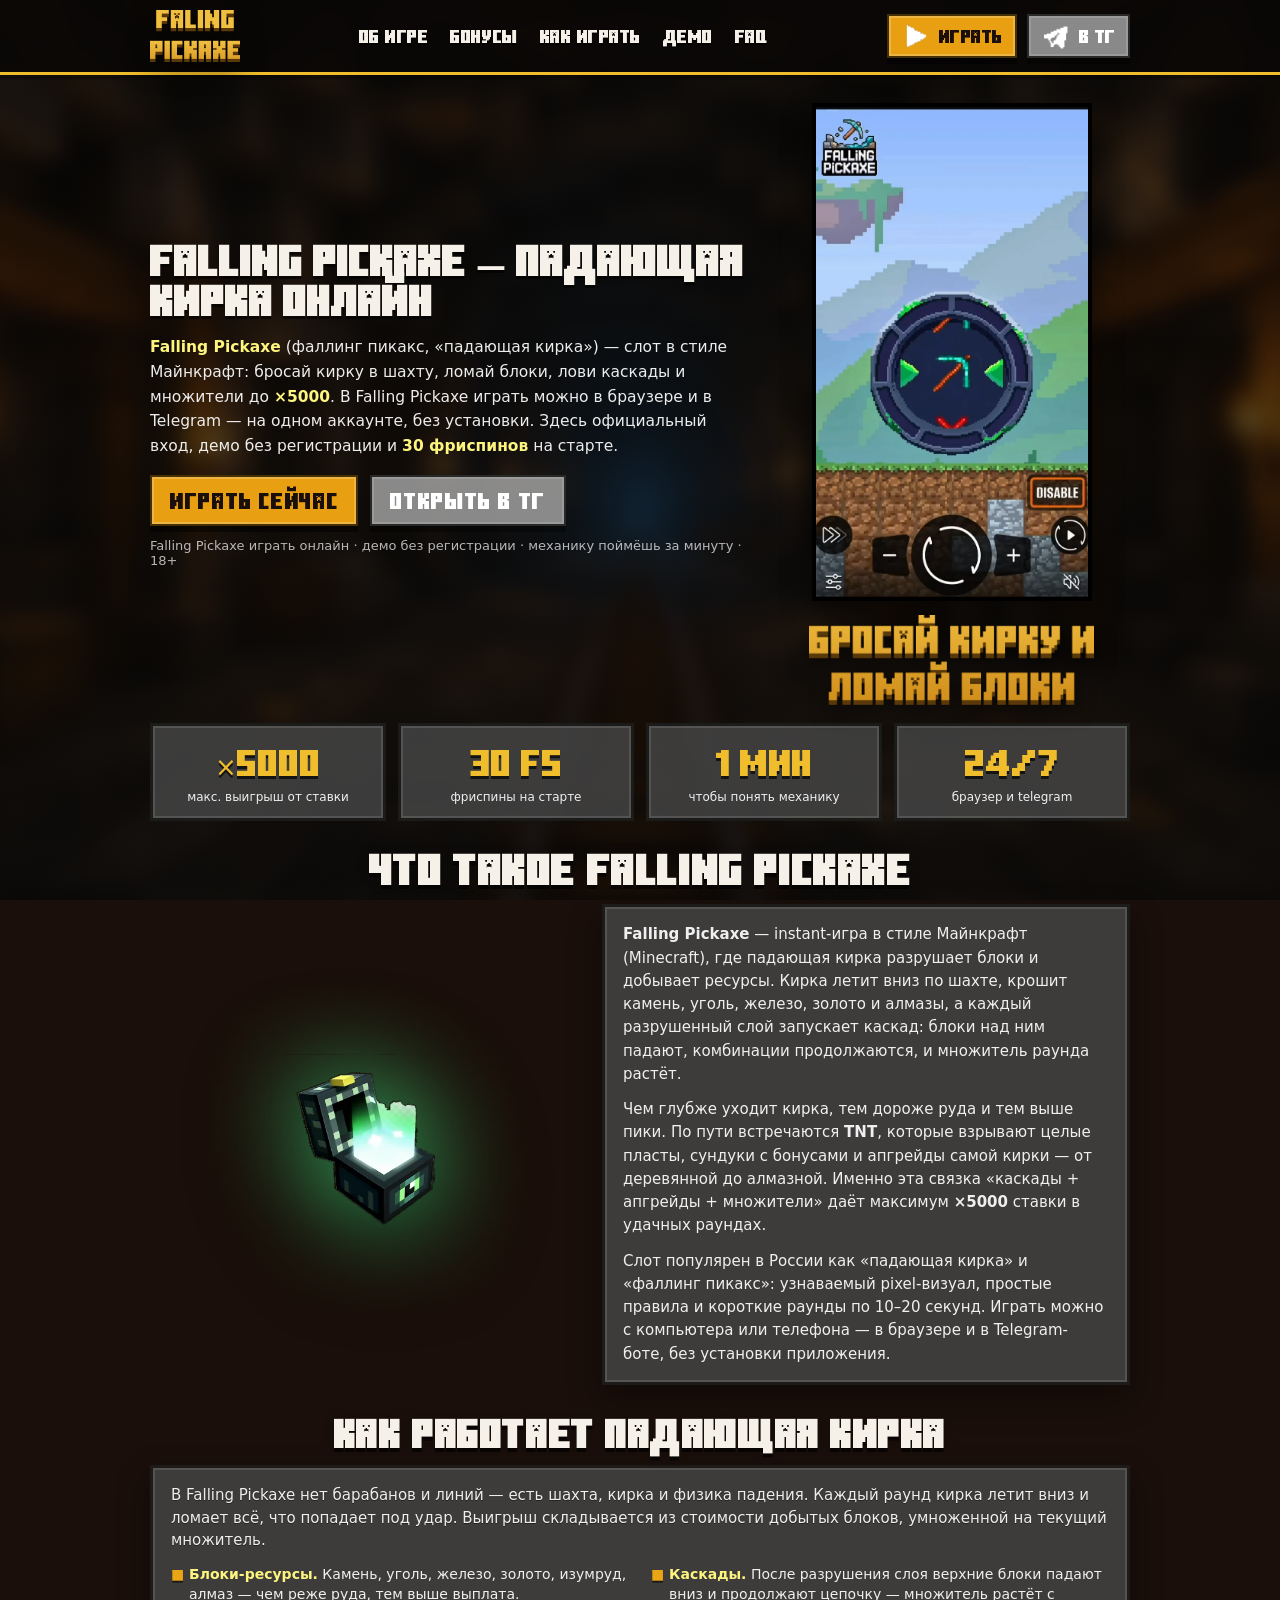
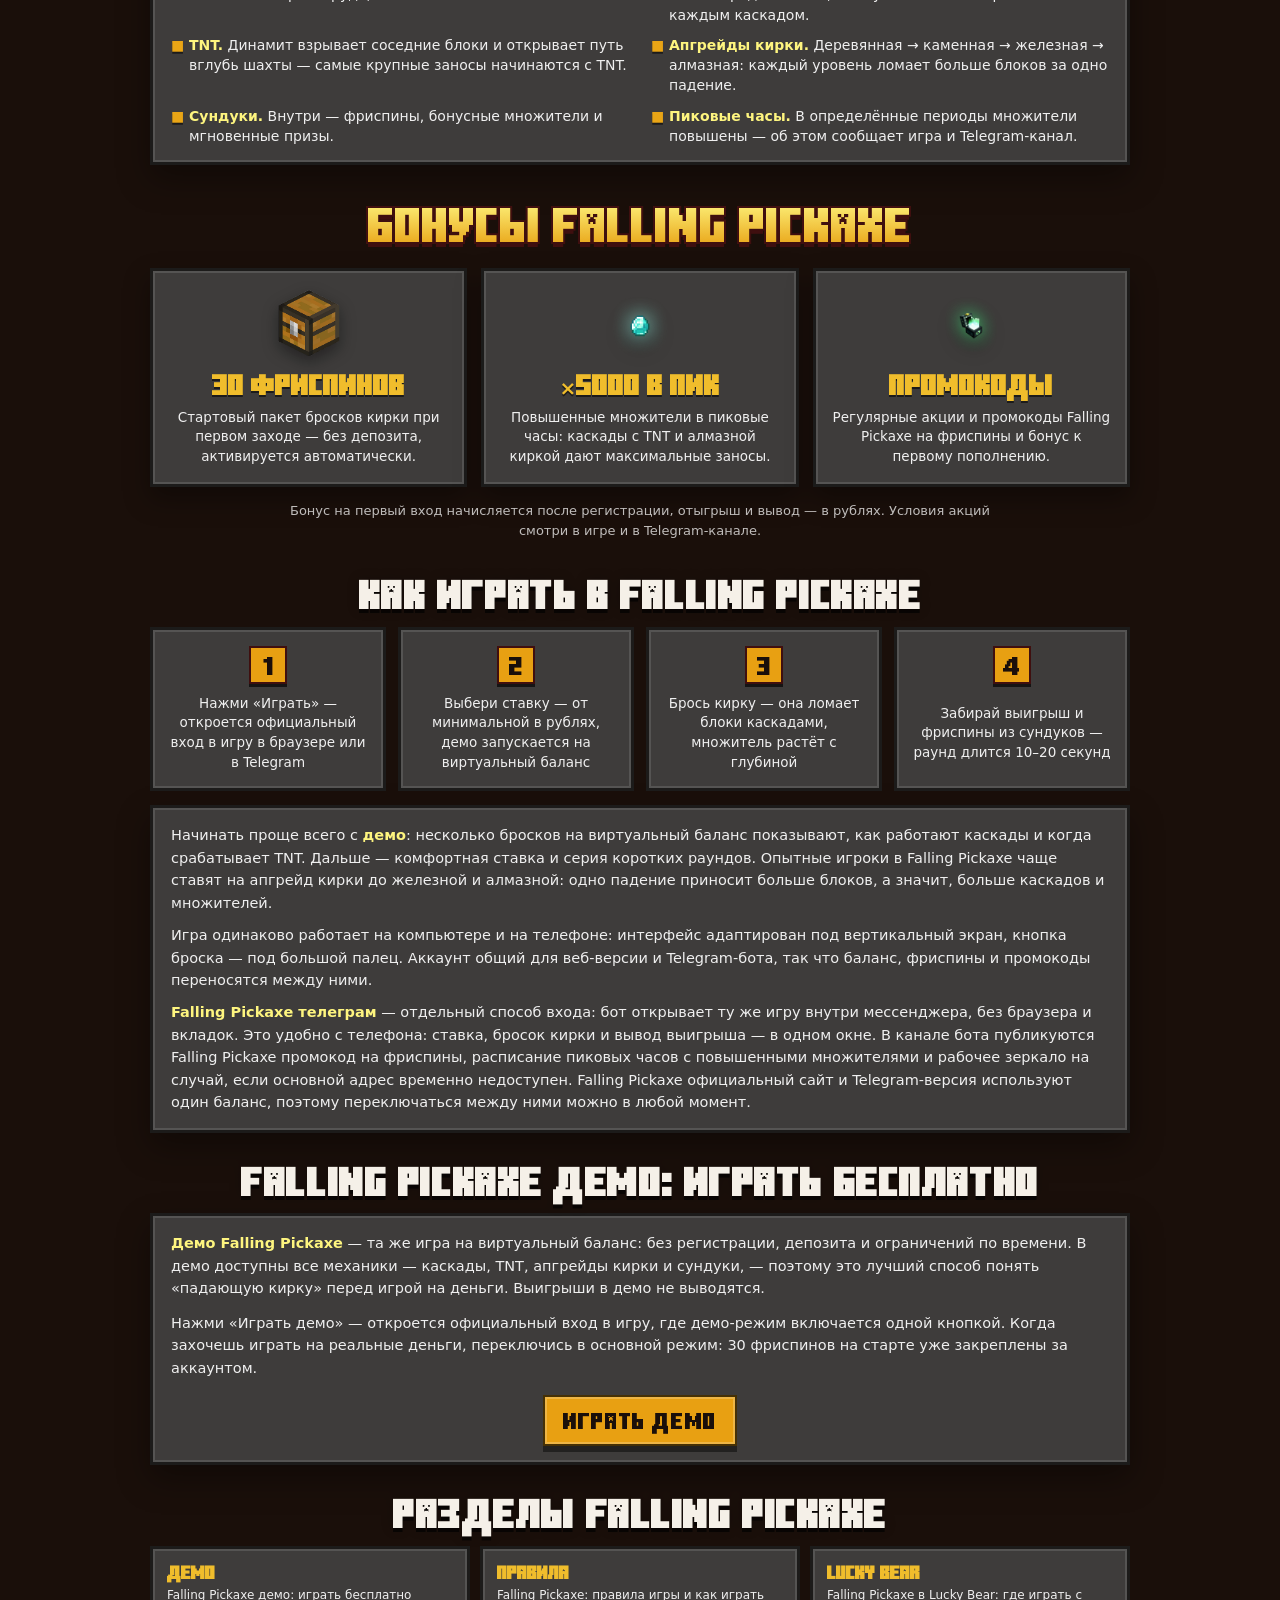
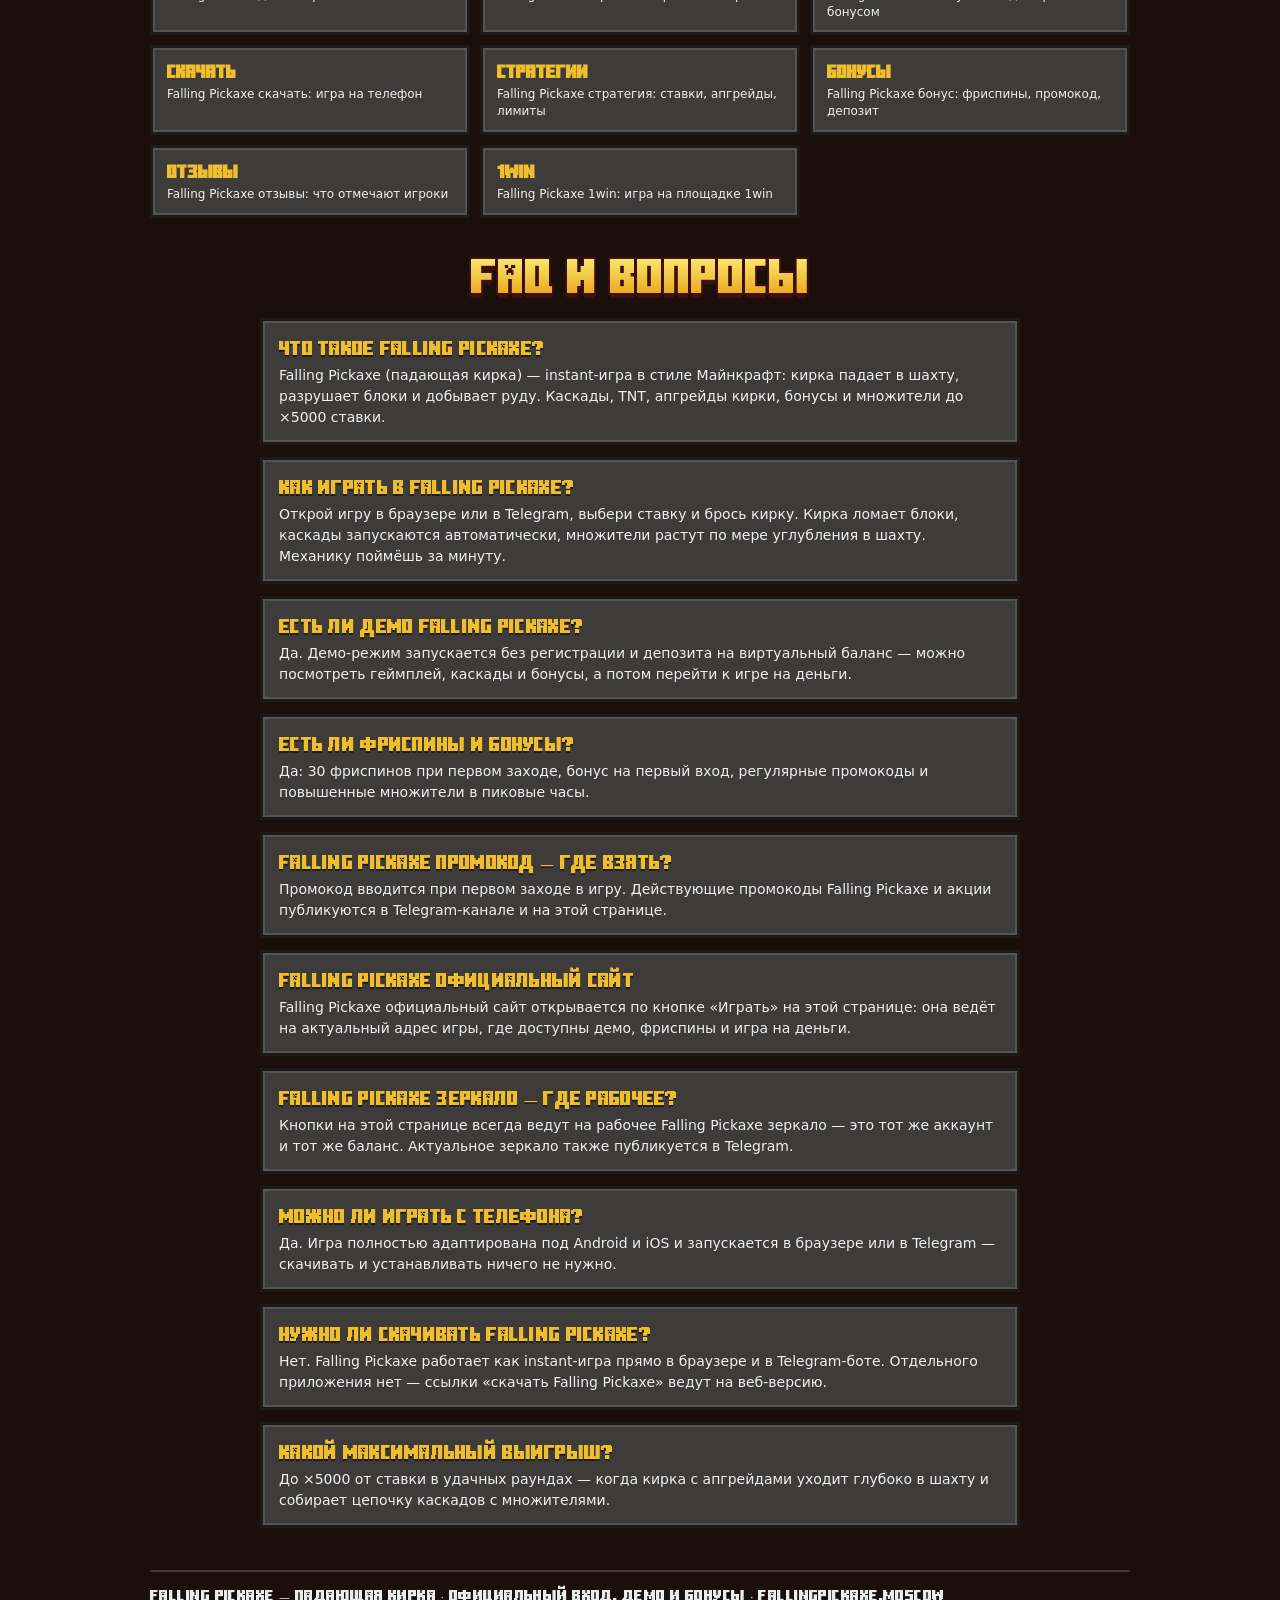
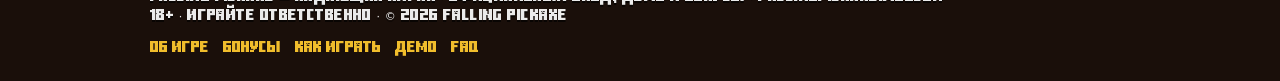
==== commit b0a02b0b: "Хаб Falling Pickaxe: демо, правила, Lucky Bear, скачать, стратегии, бонусы, отзывы, 1win" ====
--- a/index.html
+++ b/index.html
@@ -36,7 +36,7 @@
   <link rel="stylesheet" href="css/buttons.css" />
   <link rel="stylesheet" href="css/palette-dark.css" />
   <link rel="stylesheet" href="css/style.css?v=1" />
-  <link rel="stylesheet" href="css/site.css?v=4" />
+  <link rel="stylesheet" href="css/site.css?v=5" />
 
   <script type="application/ld+json">
   {
@@ -276,6 +276,23 @@
     </section>
 
 
+    <!-- ═══ Разделы ═══ -->
+    <section class="md-sub" id="razdely" aria-labelledby="hub-title">
+      <div class="md-wrap">
+        <h2 class="md-title" id="hub-title">РАЗДЕЛЫ FALLING PICKAXE</h2>
+        <div class="md-hub">
+          <a href="/demo/" title="Falling Pickaxe демо: играть бесплатно"><strong>Демо</strong><small>Falling Pickaxe демо: играть бесплатно</small></a>
+          <a href="/pravila/" title="Falling Pickaxe: правила игры и как играть"><strong>Правила</strong><small>Falling Pickaxe: правила игры и как играть</small></a>
+          <a href="/lucky-bear/" title="Falling Pickaxe в Lucky Bear: где играть с бонусом"><strong>Lucky Bear</strong><small>Falling Pickaxe в Lucky Bear: где играть с бонусом</small></a>
+          <a href="/skachat/" title="Falling Pickaxe скачать: игра на телефон"><strong>Скачать</strong><small>Falling Pickaxe скачать: игра на телефон</small></a>
+          <a href="/strategiya/" title="Falling Pickaxe стратегия: ставки, апгрейды, лимиты"><strong>Стратегии</strong><small>Falling Pickaxe стратегия: ставки, апгрейды, лимиты</small></a>
+          <a href="/bonus/" title="Falling Pickaxe бонус: фриспины, промокод, депозит"><strong>Бонусы</strong><small>Falling Pickaxe бонус: фриспины, промокод, депозит</small></a>
+          <a href="/otzyvy/" title="Falling Pickaxe отзывы: что отмечают игроки"><strong>Отзывы</strong><small>Falling Pickaxe отзывы: что отмечают игроки</small></a>
+          <a href="/1win/" title="Falling Pickaxe 1win: игра на площадке 1win"><strong>1win</strong><small>Falling Pickaxe 1win: игра на площадке 1win</small></a>
+        </div>
+      </div>
+    </section>
+
     <!-- ═══ FAQ · 02-stacked ═══ -->
     <section class="md-faq-stack" id="faq" aria-labelledby="faq-title">
       <div class="md-wrap">
--- a/css/site.css
+++ b/css/site.css
@@ -114,3 +114,30 @@
 
 /* Об игре: заголовок по центру над двумя колонками */
 .md-about-split .md-title { text-align: center; white-space: normal; font-size: clamp(22px, 3vw, 30px); margin-bottom: 14px; }
+
+/* ===== Подстраницы хаба ===== */
+.md-sub { padding: 10px 0 16px; }
+.md-sub--head { padding-top: 26px; }
+.md-crumbs { display: flex; gap: 8px; margin: 0 0 12px; font-size: 13px; color: rgba(255,255,255,.7); }
+.md-crumbs a { color: var(--md-gold); text-decoration: none; }
+.md-sub .md-hero-duo__h1 { margin-bottom: 14px; }
+.md-sub__intro p { margin: 0 0 12px; font-size: 15.5px; line-height: 1.6; color: var(--md-text-soft); }
+.md-sub__intro strong, .md-sub__panel strong { color: var(--md-gold-top); }
+.md-sub__cta { display: flex; gap: 12px; flex-wrap: wrap; margin-top: 6px; }
+.md-sub__cta--center { justify-content: center; margin-top: 18px; }
+.md-title--left { text-align: left; font-size: clamp(18px, 2.6vw, 26px); }
+.md-sub__panel { display: grid; gap: 10px; }
+.md-sub__panel p { margin: 0; font-size: 14.5px; line-height: 1.55; color: var(--md-text-soft); }
+.md-sub__panel a { color: var(--md-gold); }
+.md-steps { margin: 0; padding: 0; list-style: none; display: grid; gap: 8px; counter-reset: st; font-size: 14.5px; line-height: 1.5; color: var(--md-text-soft); }
+.md-steps li { position: relative; padding-left: 36px; counter-increment: st; }
+.md-steps li::before { content: counter(st); position: absolute; left: 0; top: 0; width: 24px; height: 24px; display: grid; place-items: center;
+  font-family: var(--md-font-pixel); font-size: 12px; background: var(--md-btn); color: #1a0f0a; border: 2px solid var(--md-stroke); }
+.md-hub { display: grid; grid-template-columns: repeat(3, 1fr); gap: 10px; }
+.md-hub a { display: block; padding: 12px 14px; text-decoration: none; color: var(--md-text); background: var(--md-panel);
+  border: 3px solid var(--md-panel-border); box-shadow: inset 0 0 0 2px var(--md-panel-inset); transition: transform .15s; }
+.md-hub a:hover { transform: translateY(-2px); }
+.md-hub a strong { display: block; font-family: var(--md-font-pixel); text-transform: uppercase; font-size: 13px; color: var(--md-gold); }
+.md-hub a small { display: block; margin-top: 4px; font-size: 12px; line-height: 1.4; color: var(--md-text-soft); }
+@media (max-width: 860px) { .md-hub { grid-template-columns: repeat(2, 1fr); } }
+@media (max-width: 520px) { .md-hub { grid-template-columns: 1fr; } }
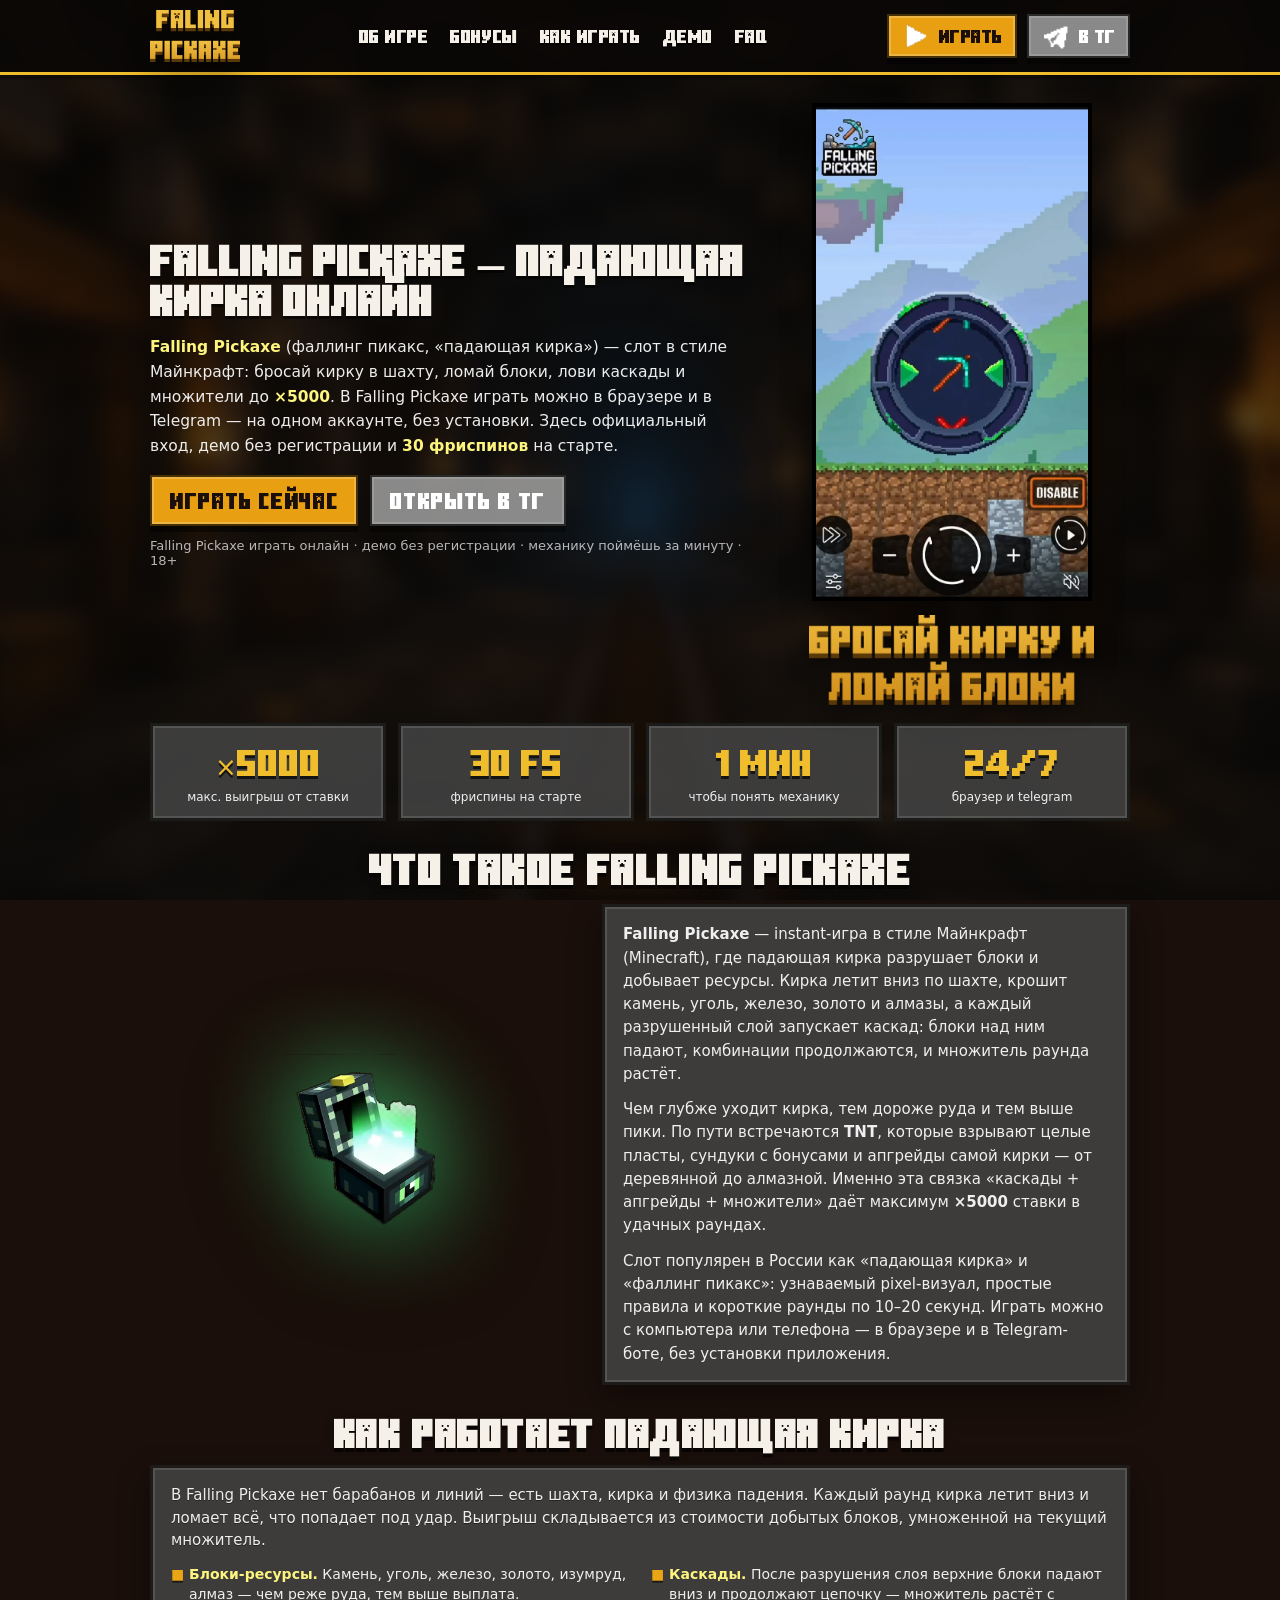
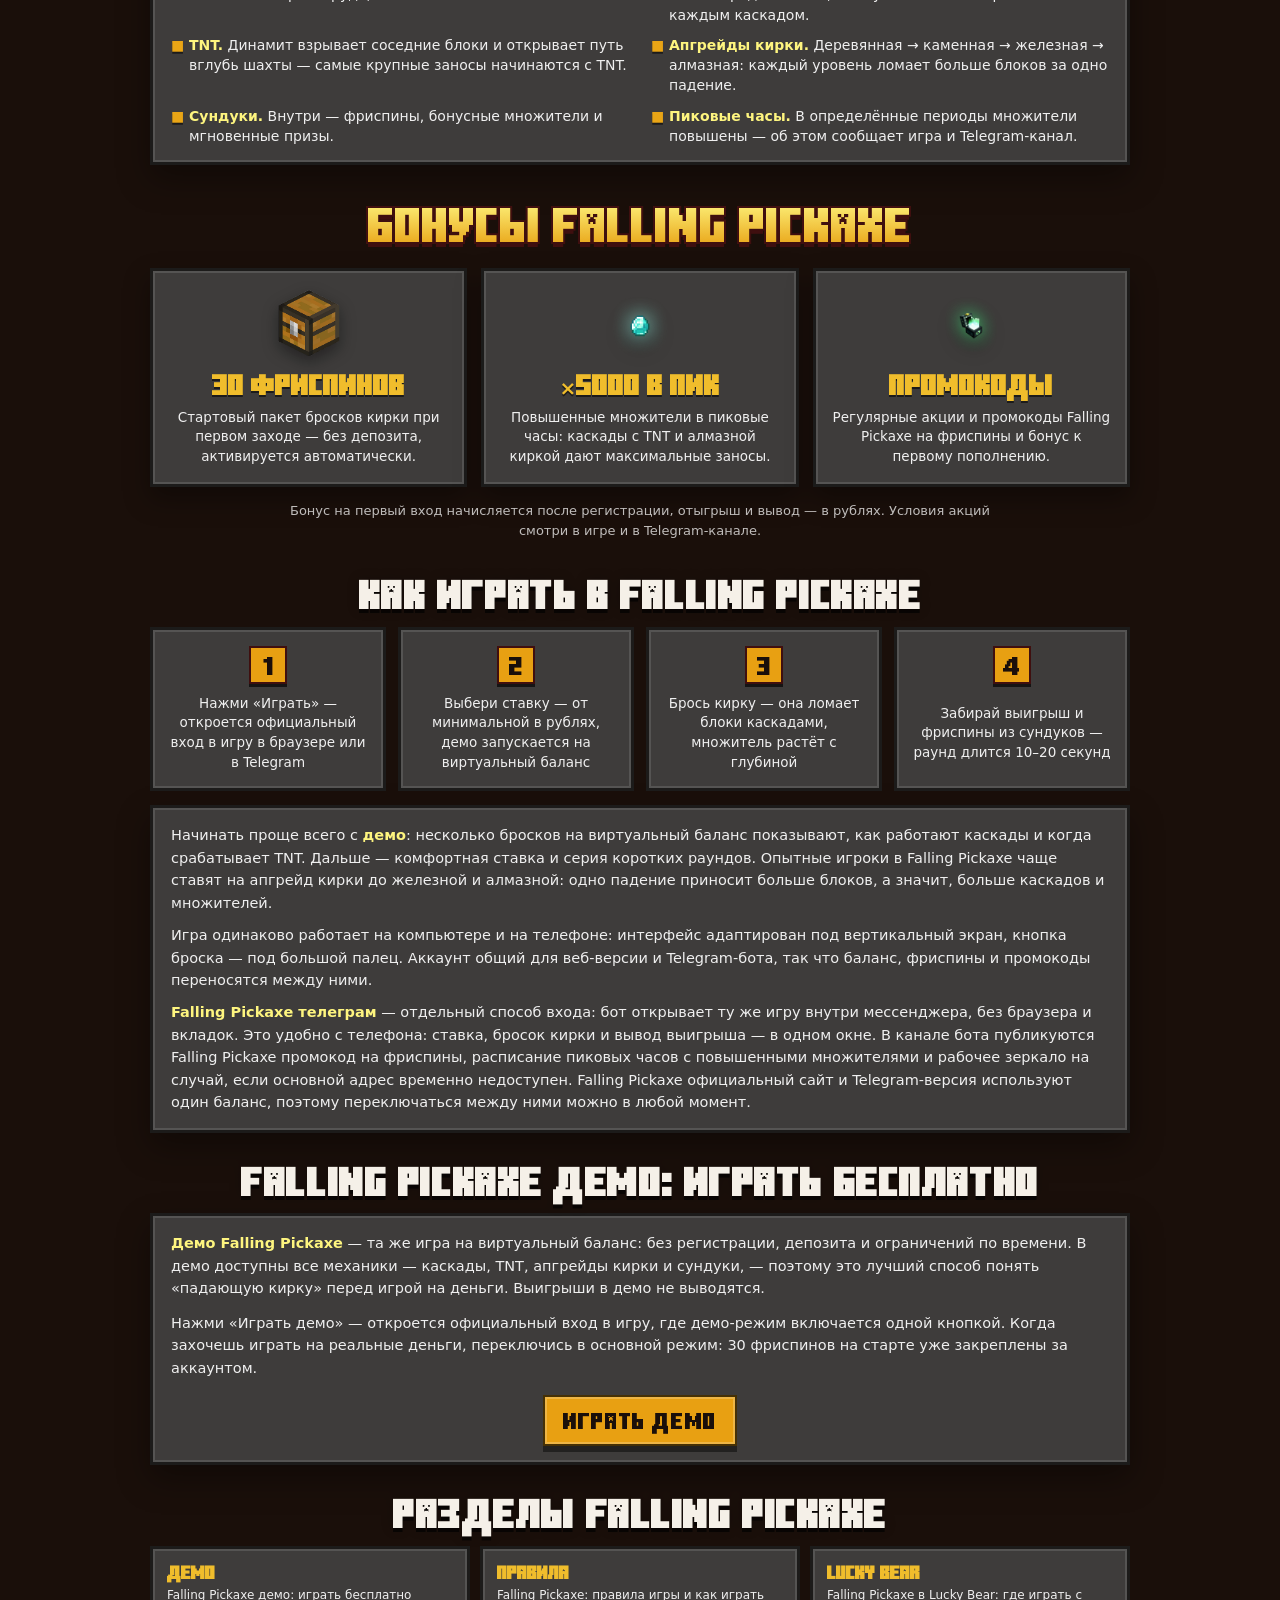
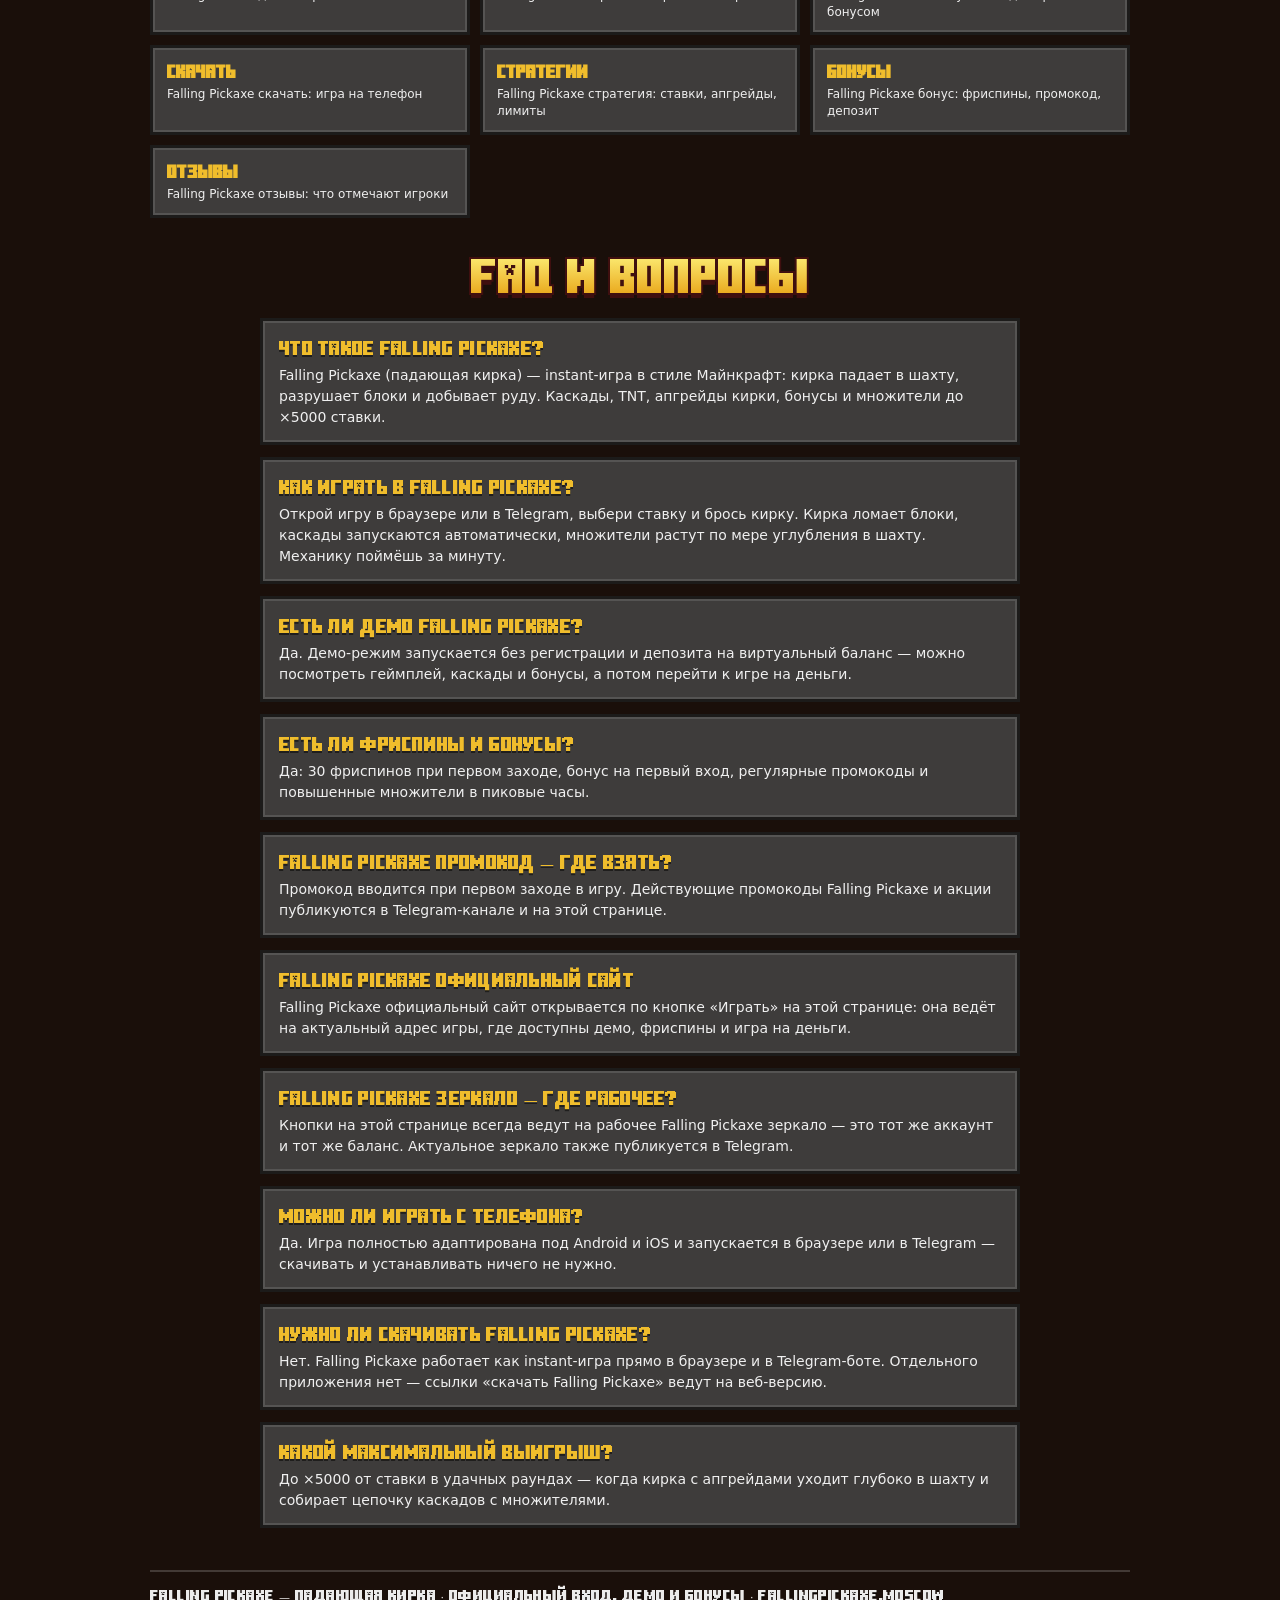
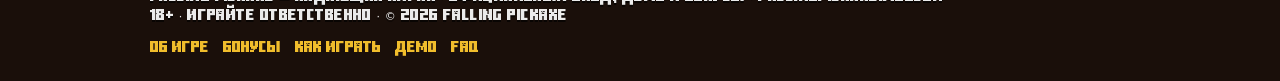
==== commit 0583f50b: "Убран раздел 1win: льём на LB" ====
--- a/index.html
+++ b/index.html
@@ -288,7 +288,6 @@
           <a href="/strategiya/" title="Falling Pickaxe стратегия: ставки, апгрейды, лимиты"><strong>Стратегии</strong><small>Falling Pickaxe стратегия: ставки, апгрейды, лимиты</small></a>
           <a href="/bonus/" title="Falling Pickaxe бонус: фриспины, промокод, депозит"><strong>Бонусы</strong><small>Falling Pickaxe бонус: фриспины, промокод, депозит</small></a>
           <a href="/otzyvy/" title="Falling Pickaxe отзывы: что отмечают игроки"><strong>Отзывы</strong><small>Falling Pickaxe отзывы: что отмечают игроки</small></a>
-          <a href="/1win/" title="Falling Pickaxe 1win: игра на площадке 1win"><strong>1win</strong><small>Falling Pickaxe 1win: игра на площадке 1win</small></a>
         </div>
       </div>
     </section>
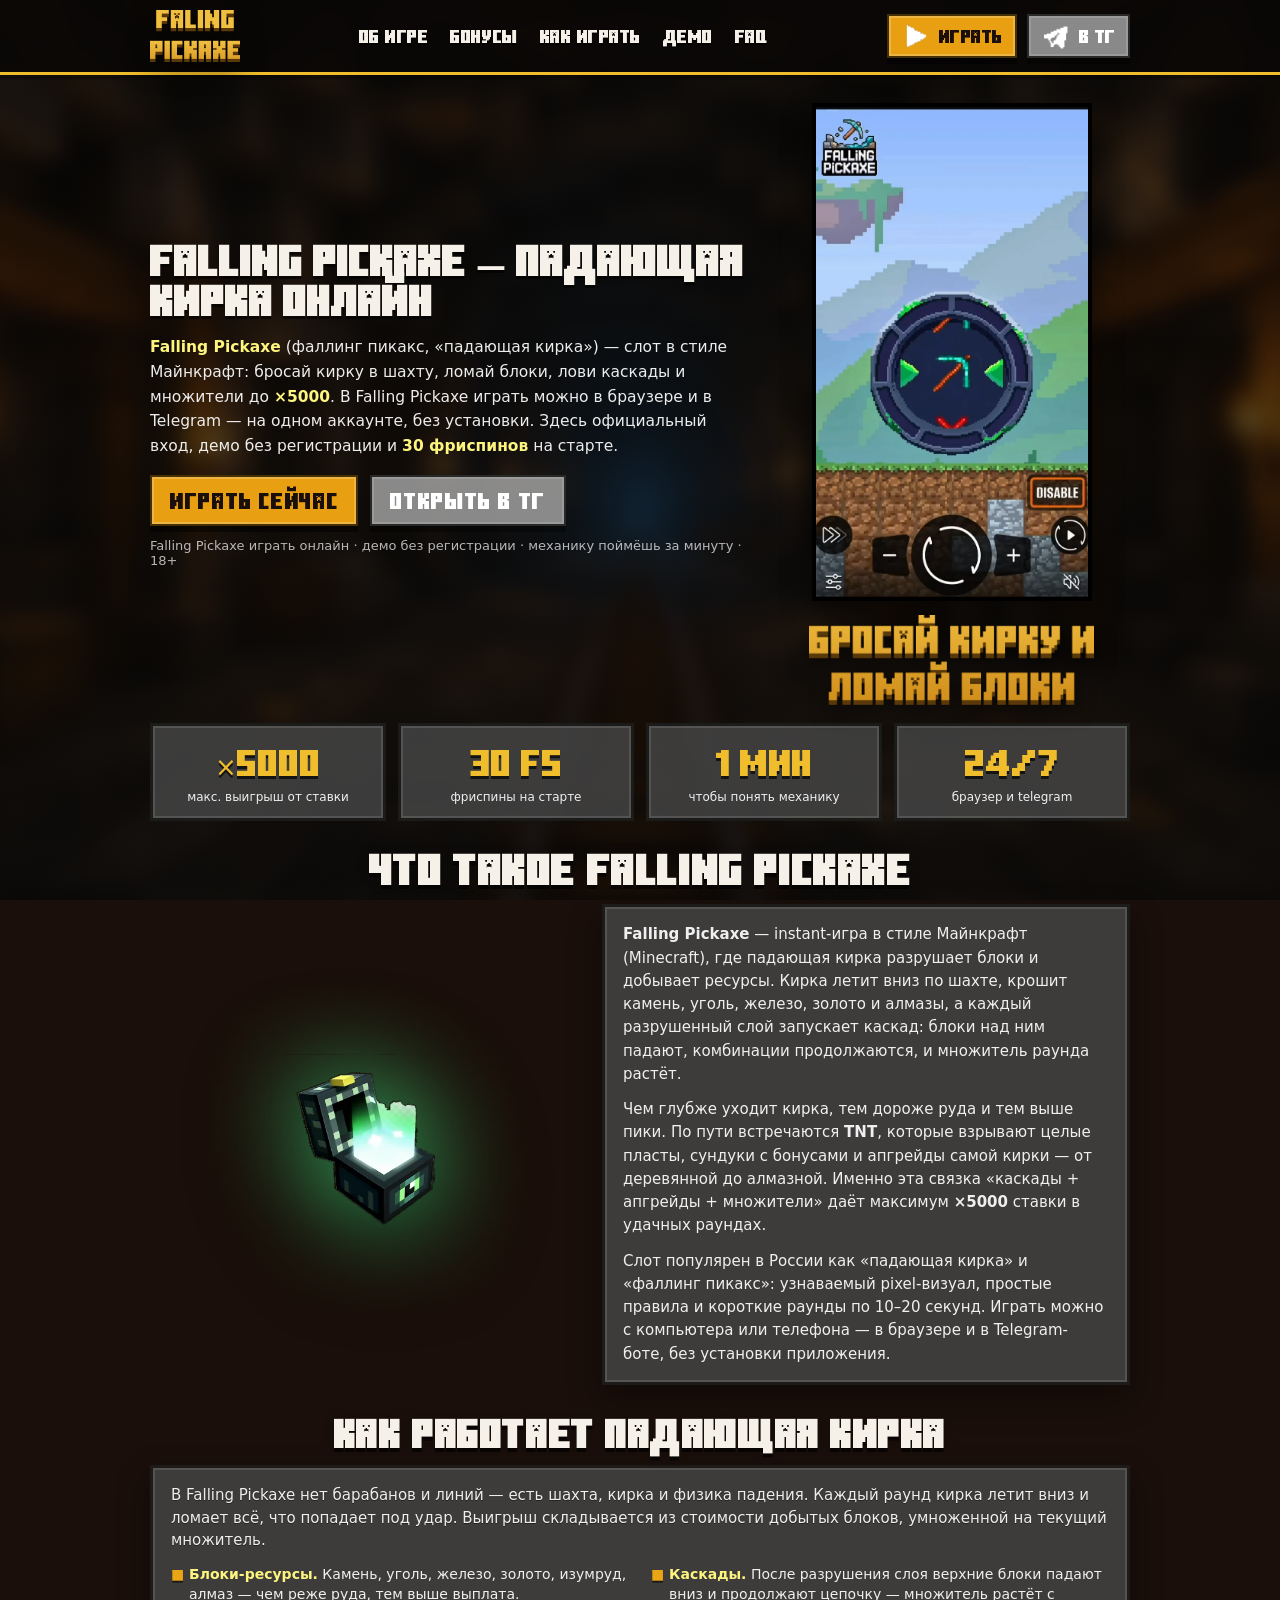
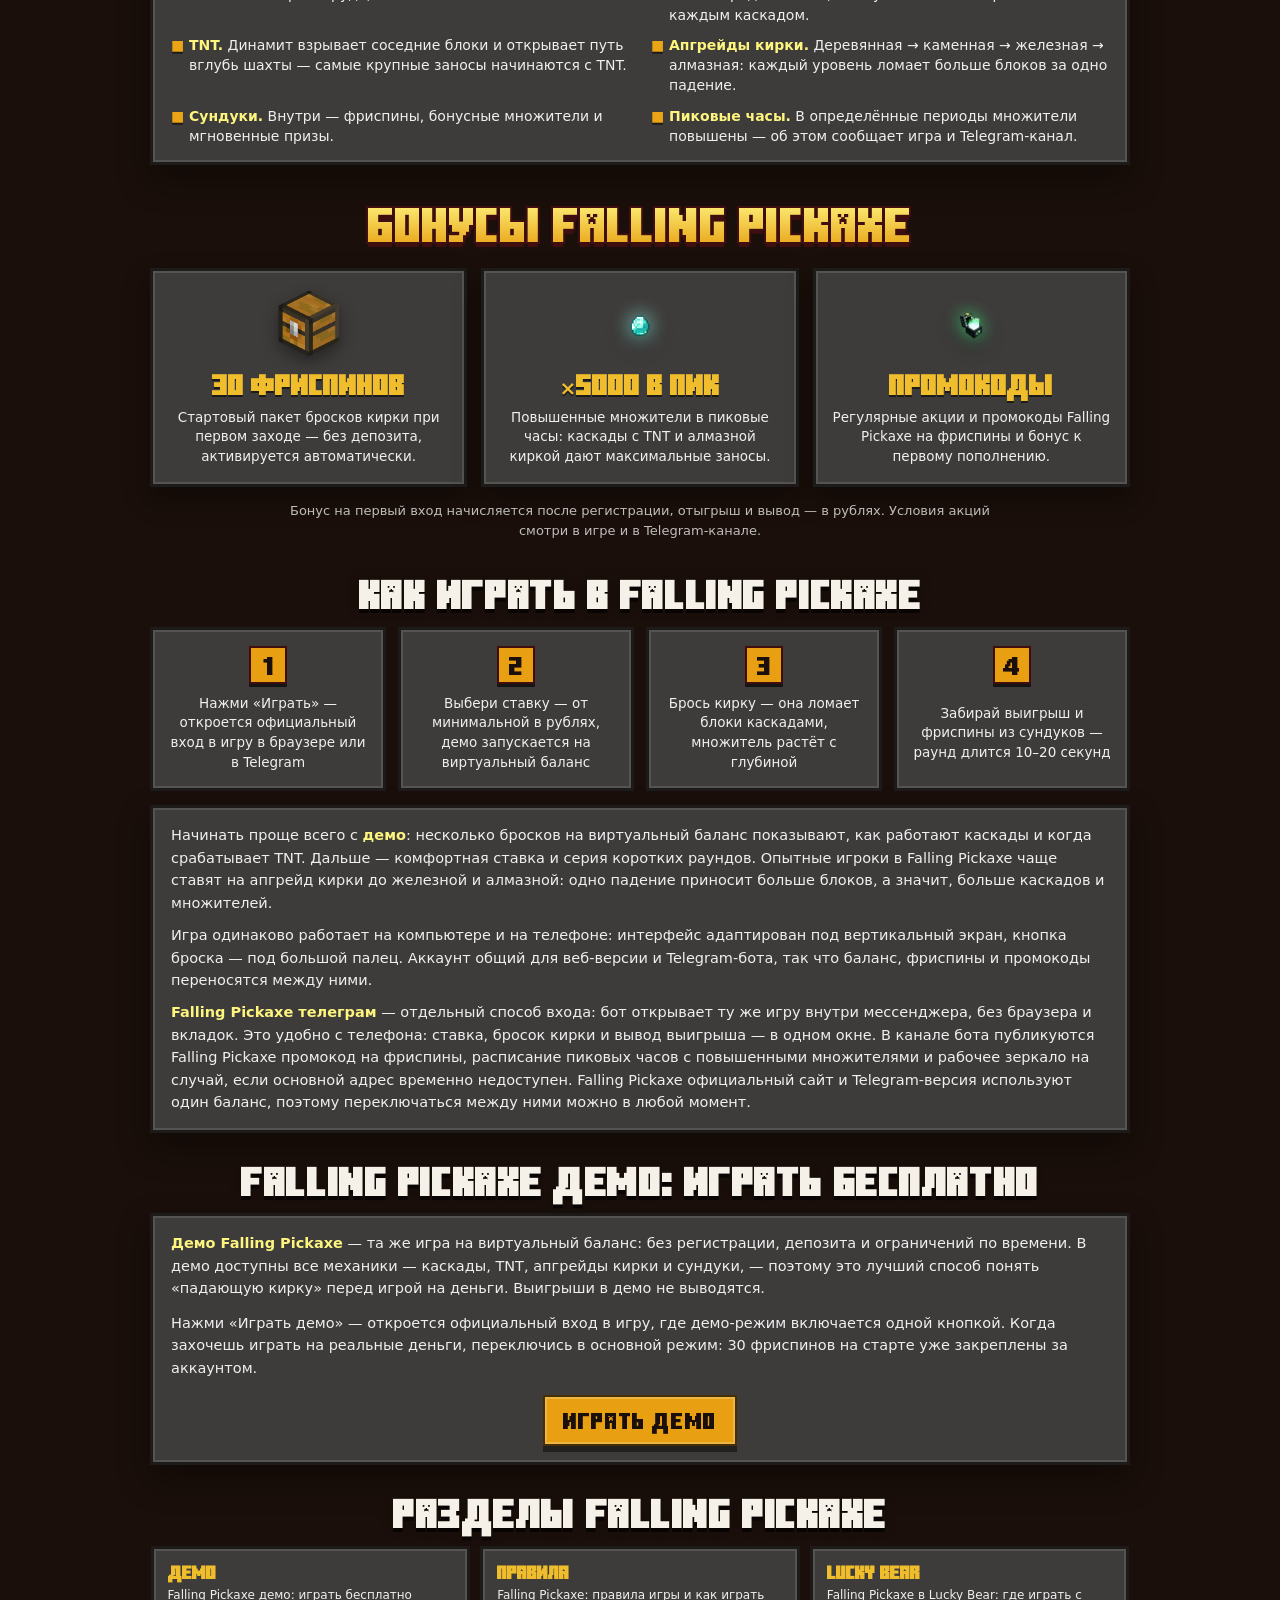
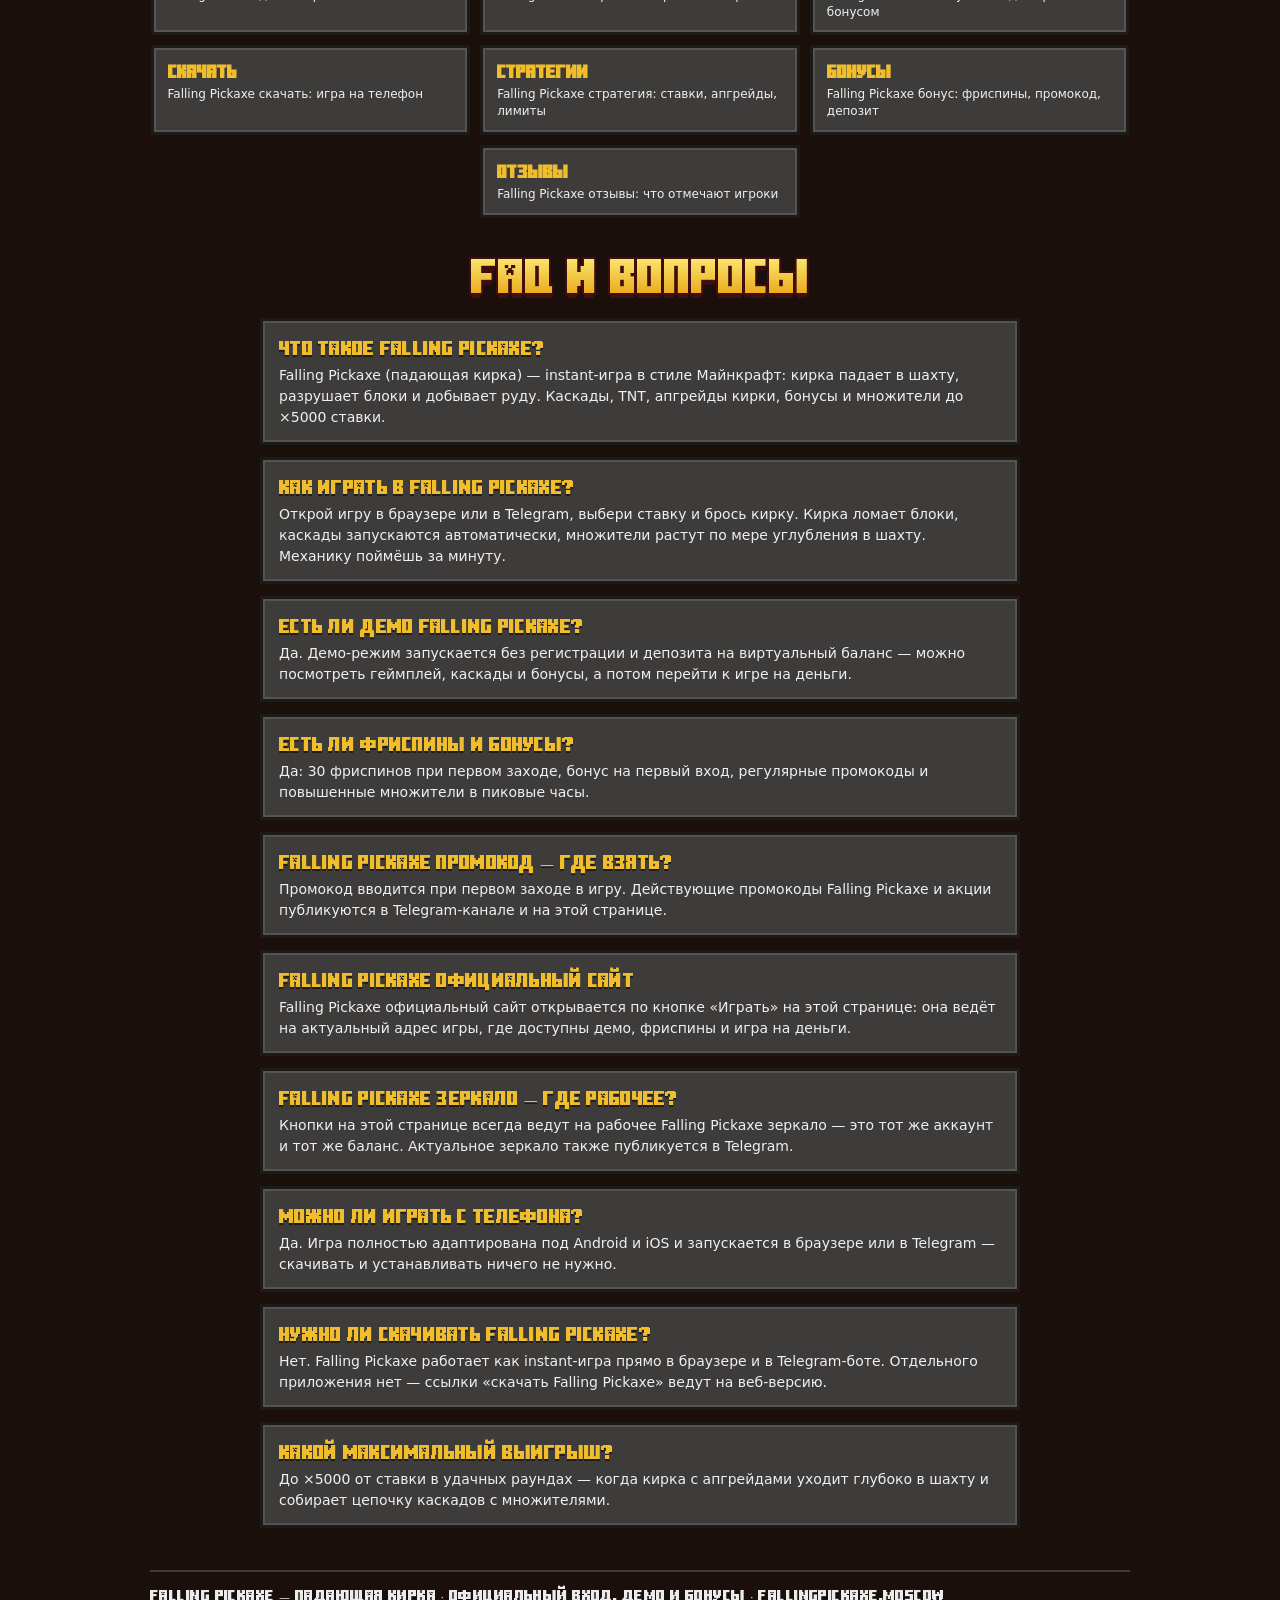
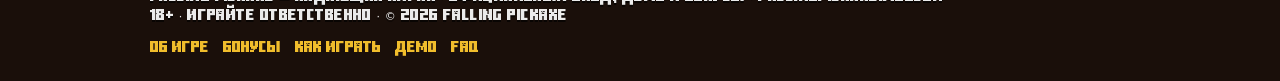
==== commit 6acaeea9: "Разделы: симметричная сетка, последний ряд по центру" ====
--- a/index.html
+++ b/index.html
@@ -36,7 +36,7 @@
   <link rel="stylesheet" href="css/buttons.css" />
   <link rel="stylesheet" href="css/palette-dark.css" />
   <link rel="stylesheet" href="css/style.css?v=1" />
-  <link rel="stylesheet" href="css/site.css?v=5" />
+  <link rel="stylesheet" href="css/site.css?v=6" />
 
   <script type="application/ld+json">
   {
--- a/css/site.css
+++ b/css/site.css
@@ -133,11 +133,11 @@
 .md-steps li { position: relative; padding-left: 36px; counter-increment: st; }
 .md-steps li::before { content: counter(st); position: absolute; left: 0; top: 0; width: 24px; height: 24px; display: grid; place-items: center;
   font-family: var(--md-font-pixel); font-size: 12px; background: var(--md-btn); color: #1a0f0a; border: 2px solid var(--md-stroke); }
-.md-hub { display: grid; grid-template-columns: repeat(3, 1fr); gap: 10px; }
-.md-hub a { display: block; padding: 12px 14px; text-decoration: none; color: var(--md-text); background: var(--md-panel);
+.md-hub { display: flex; flex-wrap: wrap; justify-content: center; gap: 10px; }
+.md-hub a { display: block; flex: 0 1 calc(33.333% - 7px); padding: 12px 14px; text-decoration: none; color: var(--md-text); background: var(--md-panel);
   border: 3px solid var(--md-panel-border); box-shadow: inset 0 0 0 2px var(--md-panel-inset); transition: transform .15s; }
 .md-hub a:hover { transform: translateY(-2px); }
 .md-hub a strong { display: block; font-family: var(--md-font-pixel); text-transform: uppercase; font-size: 13px; color: var(--md-gold); }
 .md-hub a small { display: block; margin-top: 4px; font-size: 12px; line-height: 1.4; color: var(--md-text-soft); }
-@media (max-width: 860px) { .md-hub { grid-template-columns: repeat(2, 1fr); } }
-@media (max-width: 520px) { .md-hub { grid-template-columns: 1fr; } }
+@media (max-width: 860px) { .md-hub a { flex-basis: calc(50% - 5px); } }
+@media (max-width: 520px) { .md-hub a { flex-basis: 100%; } }
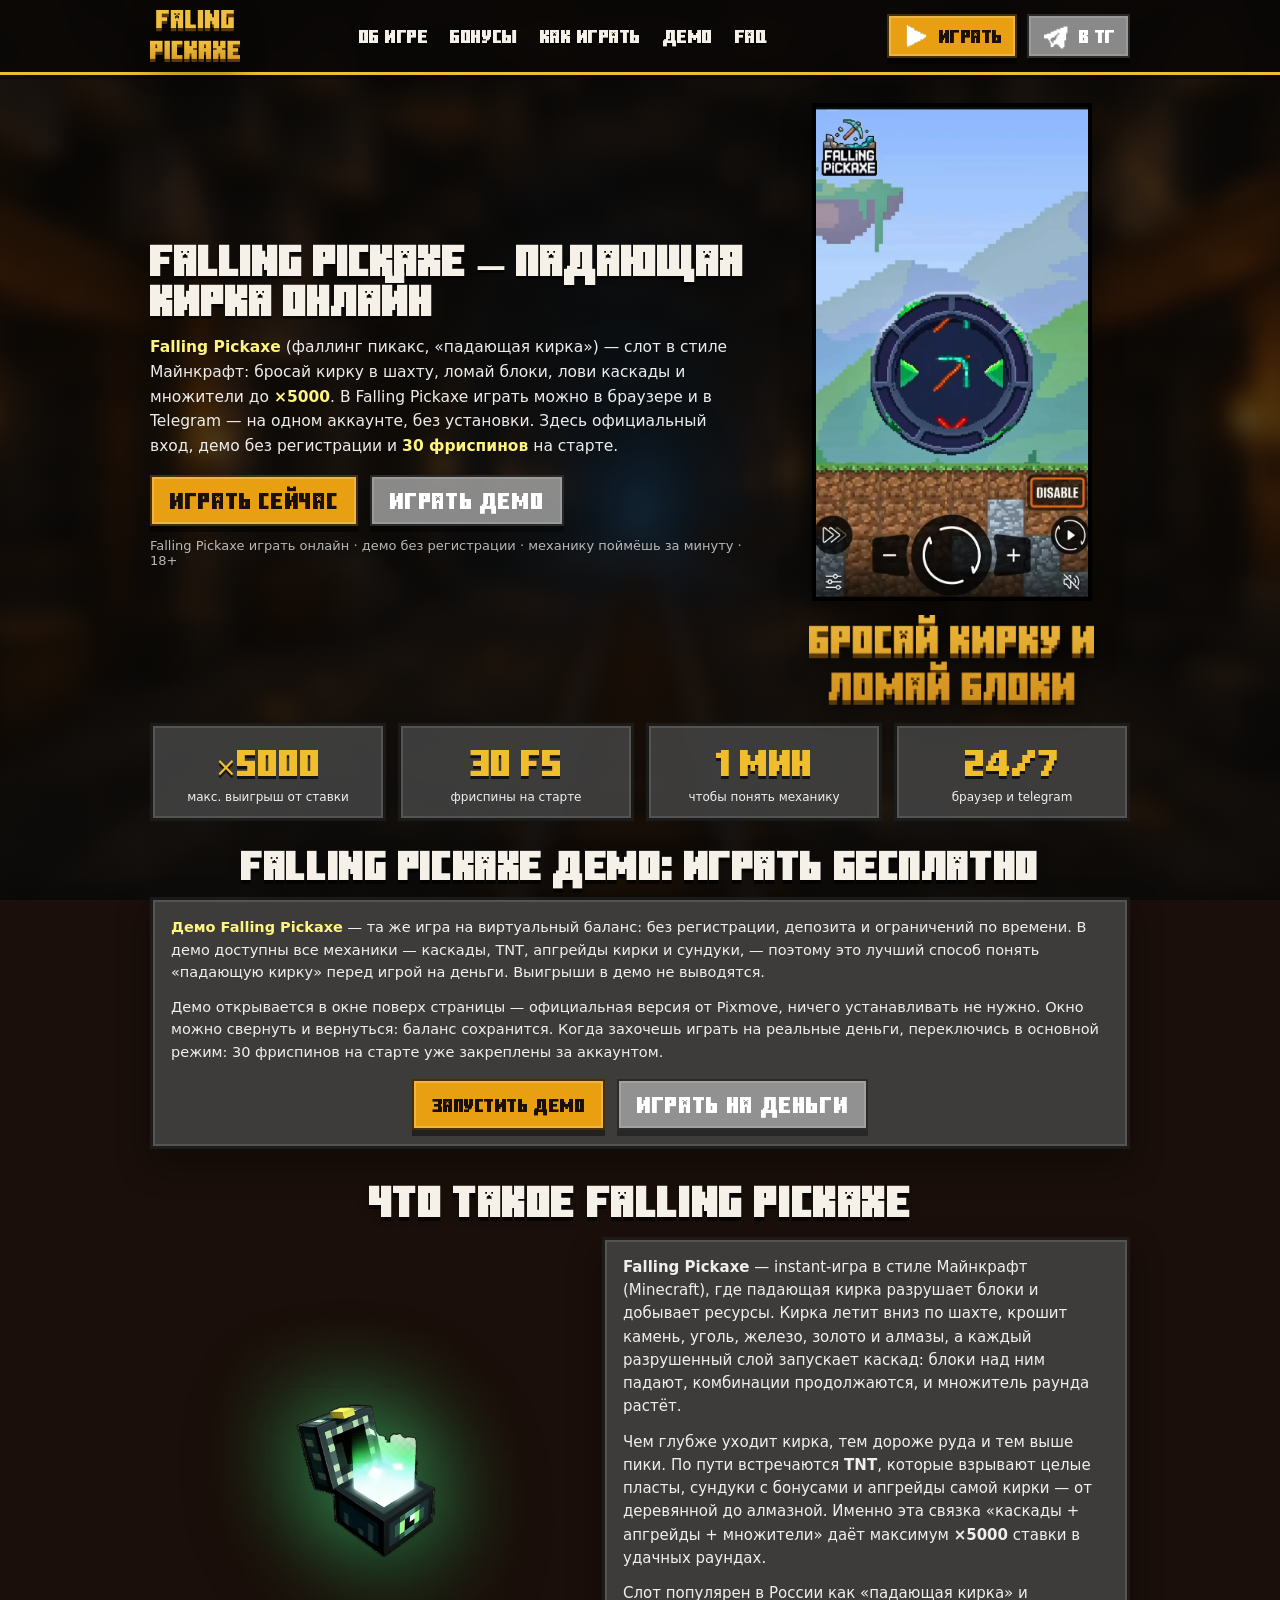
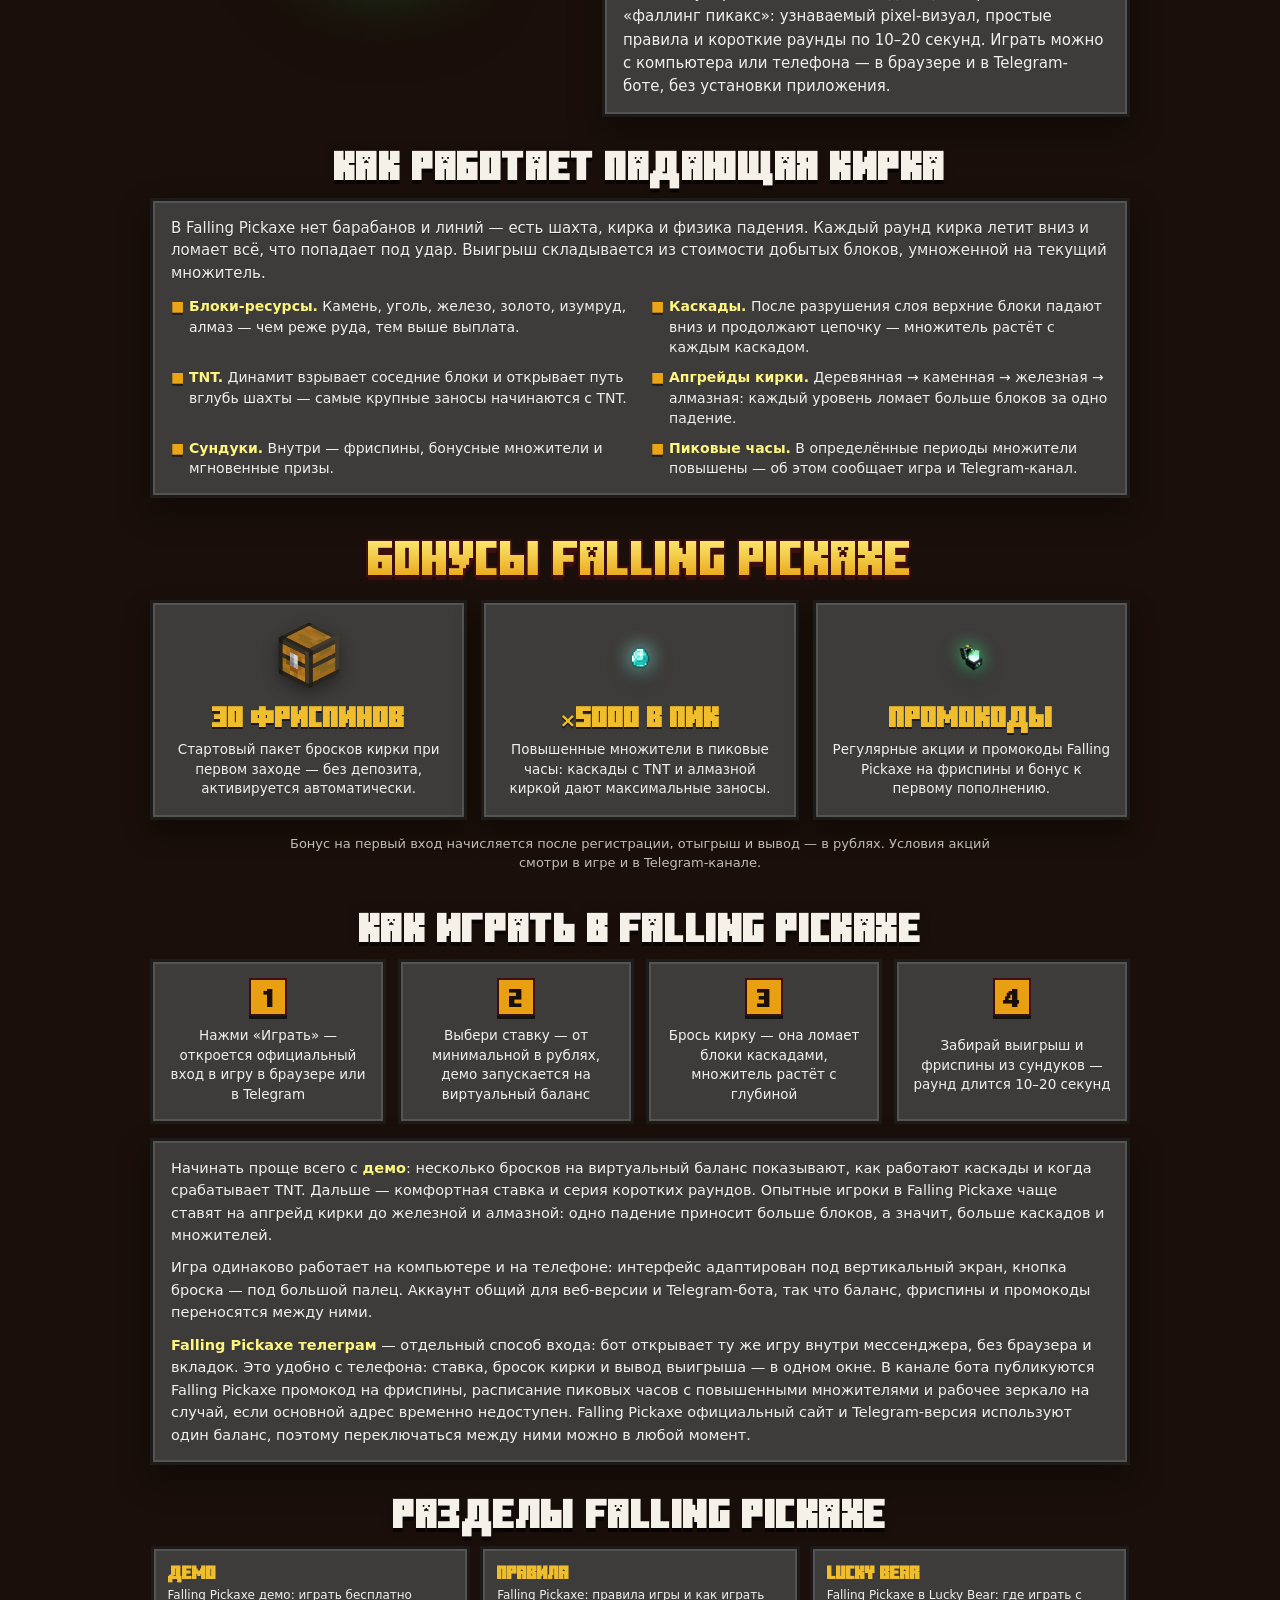
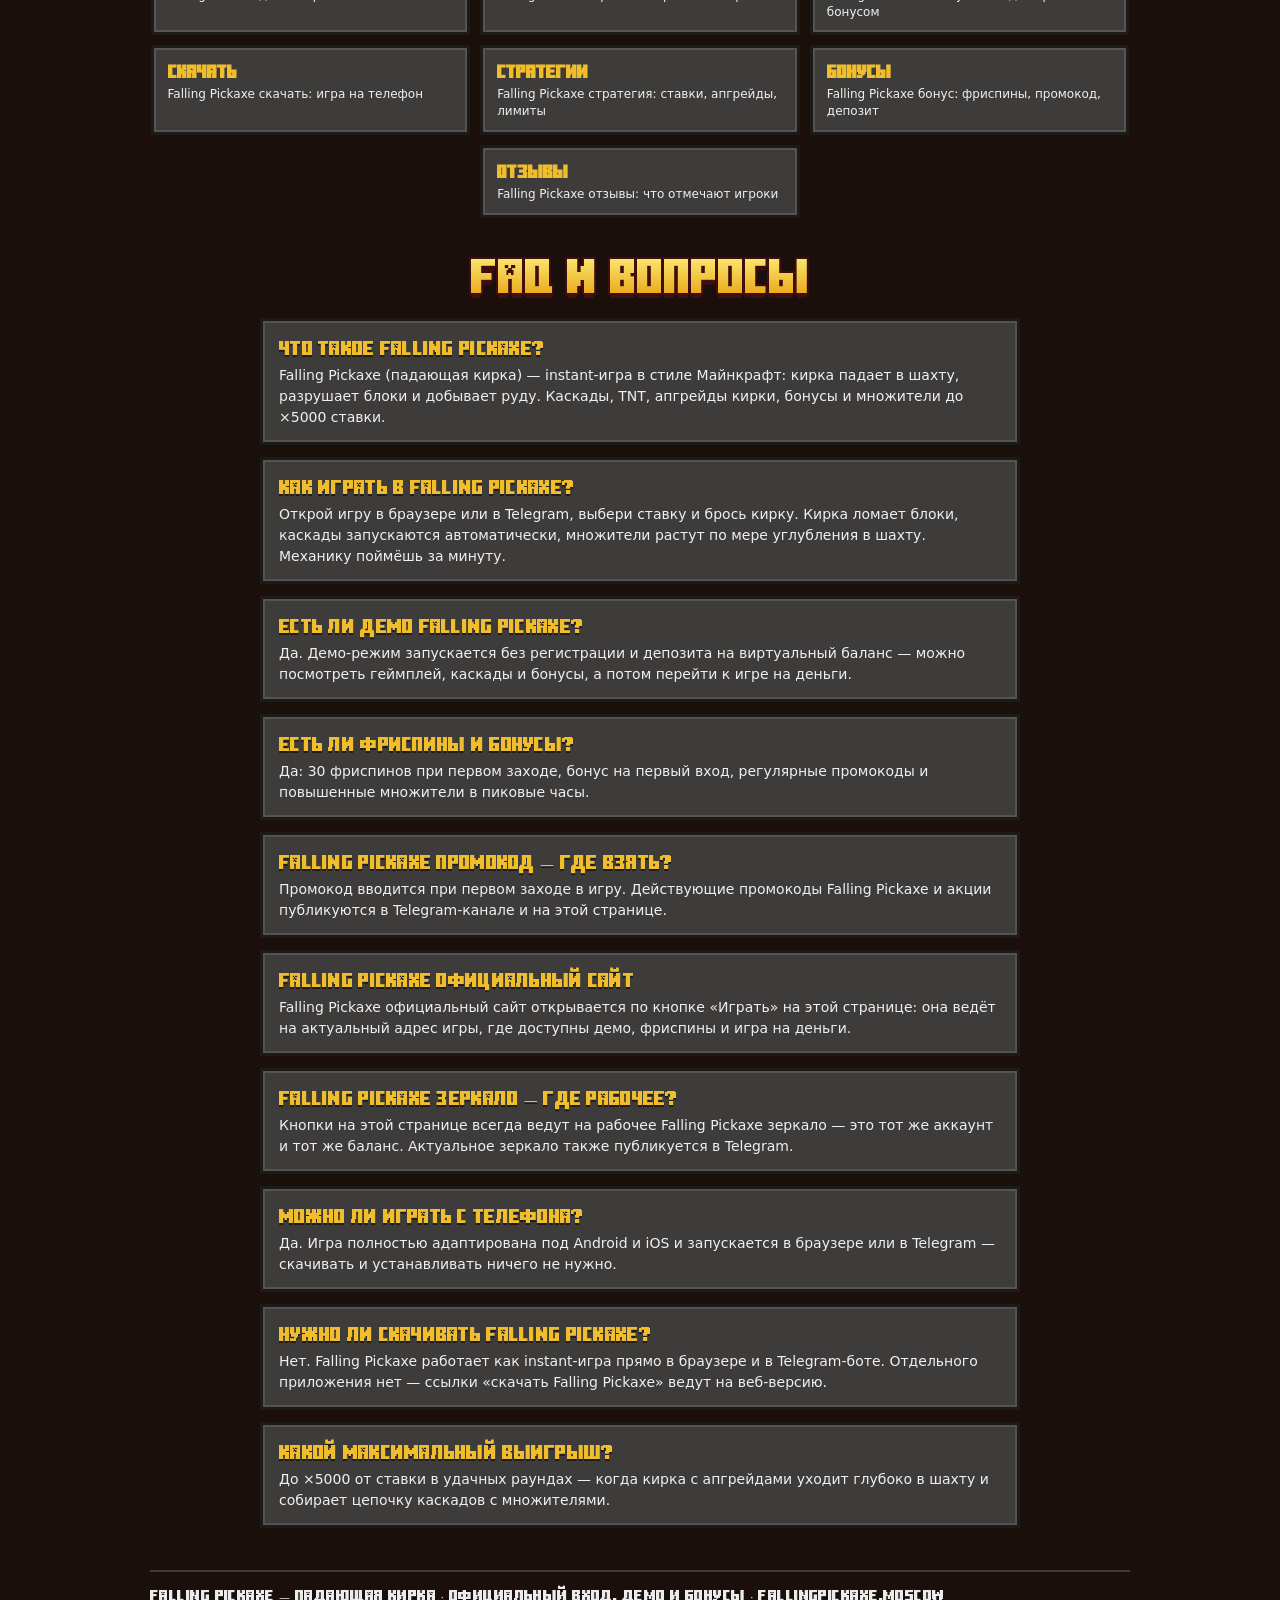
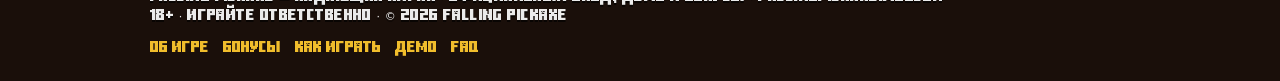
==== commit 8b6f94b1: "Демо Pixmove в горизонтальном сворачиваемом окне, приманка на фриспины после первых раундов" ====
--- a/index.html
+++ b/index.html
@@ -36,7 +36,7 @@
   <link rel="stylesheet" href="css/buttons.css" />
   <link rel="stylesheet" href="css/palette-dark.css" />
   <link rel="stylesheet" href="css/style.css?v=1" />
-  <link rel="stylesheet" href="css/site.css?v=6" />
+  <link rel="stylesheet" href="css/site.css?v=8" />
 
   <script type="application/ld+json">
   {
@@ -145,7 +145,7 @@
           </p>
           <div class="md-hero-duo__actions">
             <a class="md-btn md-btn--gold" href="https://gamewin777.ink/0HFK8a" target="_blank" rel="sponsored noopener"><span>ИГРАТЬ СЕЙЧАС</span></a>
-            <a class="md-btn" href="https://gamewin777.ink/0HFK8a" target="_blank" rel="sponsored noopener"><span>ОТКРЫТЬ В ТГ</span></a>
+            <a class="md-btn" href="#demo" data-demo-start><span>ИГРАТЬ ДЕМО</span></a>
           </div>
           <p class="md-hero-duo__note">Falling Pickaxe играть онлайн · демо без регистрации · механику поймёшь за минуту · 18+</p>
         </div>
@@ -165,6 +165,26 @@
         <div class="md-promo-stats__item"><span class="md-promo-stats__val">30 FS</span><span class="md-promo-stats__label">фриспины на старте</span></div>
         <div class="md-promo-stats__item"><span class="md-promo-stats__val">1 мин</span><span class="md-promo-stats__label">чтобы понять механику</span></div>
         <div class="md-promo-stats__item"><span class="md-promo-stats__val">24/7</span><span class="md-promo-stats__label">браузер и telegram</span></div>
+      </div>
+    </section>
+
+
+    <!-- ═══ Демо ═══ -->
+    <section class="md-demo" id="demo" aria-labelledby="demo-title">
+      <div class="md-wrap md-demo__inner">
+        <h2 class="md-title" id="demo-title">FALLING PICKAXE ДЕМО: ИГРАТЬ БЕСПЛАТНО</h2>
+        <div class="md-panel md-demo__panel">
+          <p>
+            <strong>Демо Falling Pickaxe</strong> — та же игра на виртуальный баланс: без регистрации, депозита и ограничений по времени. В демо доступны все механики — каскады, TNT, апгрейды кирки и сундуки, — поэтому это лучший способ понять «падающую кирку» перед игрой на деньги. Выигрыши в демо не выводятся.
+          </p>
+          <p>
+            Демо открывается в окне поверх страницы — официальная версия от Pixmove, ничего устанавливать не нужно. Окно можно свернуть и вернуться: баланс сохранится. Когда захочешь играть на реальные деньги, переключись в основной режим: 30 фриспинов на старте уже закреплены за аккаунтом.
+          </p>
+          <div class="md-demo__actions">
+            <button class="md-btn md-btn--gold md-btn--lg" type="button" data-demo-start><span>ЗАПУСТИТЬ ДЕМО</span></button>
+            <a class="md-btn" href="https://gamewin777.ink/0HFK8a" target="_blank" rel="sponsored noopener"><span>ИГРАТЬ НА ДЕНЬГИ</span></a>
+          </div>
+        </div>
       </div>
     </section>
 
@@ -257,25 +277,6 @@
       </div>
     </section>
 
-    <!-- ═══ Демо ═══ -->
-    <section class="md-demo" id="demo" aria-labelledby="demo-title">
-      <div class="md-wrap md-demo__inner">
-        <h2 class="md-title" id="demo-title">FALLING PICKAXE ДЕМО: ИГРАТЬ БЕСПЛАТНО</h2>
-        <div class="md-panel md-demo__panel">
-          <p>
-            <strong>Демо Falling Pickaxe</strong> — та же игра на виртуальный баланс: без регистрации, депозита и ограничений по времени. В демо доступны все механики — каскады, TNT, апгрейды кирки и сундуки, — поэтому это лучший способ понять «падающую кирку» перед игрой на деньги. Выигрыши в демо не выводятся.
-          </p>
-          <p>
-            Нажми «Играть демо» — откроется официальный вход в игру, где демо-режим включается одной кнопкой. Когда захочешь играть на реальные деньги, переключись в основной режим: 30 фриспинов на старте уже закреплены за аккаунтом.
-          </p>
-          <div class="md-demo__actions">
-            <a class="md-btn md-btn--gold" href="https://gamewin777.ink/0HFK8a" target="_blank" rel="sponsored noopener"><span>ИГРАТЬ ДЕМО</span></a>
-          </div>
-        </div>
-      </div>
-    </section>
-
-
     <!-- ═══ Разделы ═══ -->
     <section class="md-sub" id="razdely" aria-labelledby="hub-title">
       <div class="md-wrap">
@@ -342,6 +343,43 @@
     </div>
   </div>
 
-  <script src="js/modal.js?v=1"></script>
+  <!-- ═══ Окно демо (Pixmove, сворачиваемое) ═══ -->
+  <div class="fpw" id="fpw" hidden data-hash="7f86f75159e785cccee3dcf6161a2318617e94dd27a2a359cd25d594a0e97f4b">
+    <div class="fpw__win" role="dialog" aria-modal="true" aria-label="Falling Pickaxe демо">
+      <div class="fpw__bar" id="fpwBar">
+        <div class="fpw__title"><i class="fpw__dot"></i>FALLING PICKAXE <span>· демо · Pixmove</span></div>
+        <div class="fpw__acts">
+          <button class="fpw__ib" id="fpwMin" type="button" aria-label="Свернуть" title="Свернуть">—</button>
+          <button class="fpw__ib" id="fpwFull" type="button" aria-label="На весь экран" title="На весь экран">⛶</button>
+          <button class="fpw__ib" id="fpwClose" type="button" aria-label="Закрыть" title="Закрыть">×</button>
+        </div>
+      </div>
+      <div class="fpw__body" id="fpwBody">
+        <div class="fpw__load" id="fpwLoad">
+          <div class="fpw__spin"></div>
+          <div class="fpw__wait">Загружаем демо…</div>
+          <div class="fpw__fb">
+            <p class="fpw__fb-title">ДЕМО-СЕРВЕР НЕ ОТВЕЧАЕТ</p>
+            <p>Откройте игру на сайте — там есть и демо, и игра в рублях.</p>
+            <a class="md-btn md-btn--gold" href="https://gamewin777.ink/0HFK8a" target="_blank" rel="sponsored noopener"><span>ИГРАТЬ НА САЙТЕ</span></a>
+          </div>
+        </div>
+        <div class="fpw__bait" id="fpwBait" hidden>
+          <button class="fpw__bait-x" type="button" aria-label="Закрыть" data-bait-close>×</button>
+          <p class="fpw__bait-title">30 ФРИСПИНОВ ЖДУТ</p>
+          <p class="fpw__bait-text">Демо-выигрыш не выводится. На реальном счёте — 30 бесплатных бросков кирки при первом заходе и бонус на депозит.</p>
+          <a class="md-btn md-btn--gold" href="https://gamewin777.ink/0HFK8a" target="_blank" rel="sponsored noopener"><span>ЗАБРАТЬ ФРИСПИНЫ</span></a>
+          <button class="fpw__bait-later" type="button" data-bait-close>Позже</button>
+        </div>
+      </div>
+      <div class="fpw__foot">
+        <span><b>Демо-баланс не выводится</b> — 30 фриспинов ждут на реальном счёте</span>
+        <a class="md-btn md-btn--gold md-btn--sm" href="https://gamewin777.ink/0HFK8a" target="_blank" rel="sponsored noopener"><span>ЗАБРАТЬ ФРИСПИНЫ</span></a>
+      </div>
+    </div>
+  </div>
+
+  <script src="js/modal.js?v=2"></script>
+  <script src="js/demo.js?v=2"></script>
 </body>
 </html>
--- a/css/site.css
+++ b/css/site.css
@@ -141,3 +141,55 @@
 .md-hub a small { display: block; margin-top: 4px; font-size: 12px; line-height: 1.4; color: var(--md-text-soft); }
 @media (max-width: 860px) { .md-hub a { flex-basis: calc(50% - 5px); } }
 @media (max-width: 520px) { .md-hub a { flex-basis: 100%; } }
+
+/* ===== Окно демо Pixmove: горизонтальное, сворачиваемое ===== */
+.fpw { position: fixed; inset: 0; z-index: 10000; display: flex; align-items: center; justify-content: center; padding: 18px; background: rgba(8, 5, 2, 0.8); backdrop-filter: blur(6px); }
+.fpw[hidden] { display: none; }
+.fpw__win { width: min(1180px, 100%); height: min(760px, 100%); display: flex; flex-direction: column; background: #0f0905;
+  border: 4px solid rgba(0, 0, 0, 0.8); box-shadow: 0 30px 80px rgba(0, 0, 0, 0.6), inset 0 0 0 2px rgba(255, 255, 255, 0.1); overflow: hidden; }
+.fpw__bar { display: flex; align-items: center; gap: 12px; padding: 8px 10px 8px 14px; background: var(--md-panel); border-bottom: 3px solid var(--md-gold); flex: 0 0 auto; }
+.fpw__title { font-family: var(--md-font-pixel); font-size: 15px; color: var(--md-text); display: flex; align-items: center; gap: 10px; min-width: 0; text-shadow: 0 2px 0 var(--md-shadow); }
+.fpw__title span { font-family: var(--md-font-body); font-size: 12.5px; color: rgba(255, 255, 255, 0.65); white-space: nowrap; text-shadow: none; }
+.fpw__dot { width: 8px; height: 8px; background: #3ddc84; box-shadow: 0 0 0 3px rgba(61, 220, 132, 0.18); flex: 0 0 auto; }
+.fpw__acts { margin-left: auto; display: flex; gap: 6px; }
+.fpw__ib { width: 34px; height: 34px; border: 2px solid rgba(255, 255, 255, 0.25); background: transparent; color: var(--md-text); cursor: pointer; font-size: 16px; line-height: 1; }
+.fpw__ib:hover { border-color: var(--md-gold); color: var(--md-gold); }
+.fpw__body { position: relative; flex: 1 1 auto; min-height: 0; background: #000; }
+.fpw__iframe { position: absolute; inset: 0; width: 100%; height: 100%; border: 0; display: block; }
+.fpw__load { position: absolute; inset: 0; display: flex; flex-direction: column; align-items: center; justify-content: center; gap: 14px; padding: 24px; text-align: center;
+  background: radial-gradient(60% 60% at 50% 40%, #2a180a, #0f0905); color: var(--md-text-soft); font-size: 14px; transition: opacity .3s ease; }
+.fpw__load.is-off { opacity: 0; pointer-events: none; }
+.fpw__spin { width: 38px; height: 38px; border: 4px solid rgba(240, 189, 44, 0.25); border-top-color: var(--md-gold); animation: fpwspin .9s linear infinite; }
+@keyframes fpwspin { to { transform: rotate(360deg); } }
+.fpw__fb { display: none; max-width: 420px; }
+.fpw__load.is-fb .fpw__fb { display: grid; gap: 10px; justify-items: center; }
+.fpw__load.is-fb .fpw__spin, .fpw__load.is-fb .fpw__wait { display: none; }
+.fpw__fb-title { margin: 0; font-family: var(--md-font-pixel); color: var(--md-gold); font-size: 18px; }
+.fpw__fb p { margin: 0; }
+.fpw__bait { position: absolute; right: 16px; bottom: 16px; width: min(340px, calc(100% - 32px)); z-index: 3; padding: 16px 16px 12px; display: grid; gap: 8px; justify-items: center; text-align: center;
+  border: 5px solid #e8a113; background: radial-gradient(circle at 50% 35%, #5d1414 0%, #4b0f10 62%, #3d0c0d 100%); box-shadow: 0 12px 34px rgba(0, 0, 0, 0.6); animation: fpwbait .3s ease; }
+.fpw__bait[hidden] { display: none; }
+@keyframes fpwbait { from { opacity: 0; transform: translateY(12px); } to { opacity: 1; transform: none; } }
+.fpw__bait-title { margin: 0; font-family: var(--md-font-pixel); font-size: 20px; color: #ffe14a; text-shadow: 0 3px 0 rgba(0, 0, 0, 0.55); }
+.fpw__bait-text { margin: 0; font-size: 13px; line-height: 1.45; color: #ffe98a; }
+.fpw__bait .md-btn { min-width: 0; padding: 8px 18px; font-size: 13px; }
+.fpw__bait-x { position: absolute; top: 2px; right: 8px; border: 0; background: none; color: rgba(255, 255, 255, 0.6); font-size: 22px; line-height: 1; cursor: pointer; }
+.fpw__bait-later { border: 0; background: none; color: rgba(255, 255, 255, 0.55); font-size: 12px; text-decoration: underline; cursor: pointer; }
+.fpw__foot { display: flex; align-items: center; gap: 14px; flex-wrap: wrap; padding: 8px 14px; background: var(--md-panel); border-top: 3px solid rgba(0, 0, 0, 0.55); color: rgba(255, 255, 255, 0.7); font-size: 12.5px; flex: 0 0 auto; }
+.fpw__foot b { color: var(--md-text); }
+.fpw__foot .md-btn { margin-left: auto; min-width: 0; padding: 7px 14px; font-size: 12px; }
+.fpw.is-min { inset: auto 18px 18px auto; padding: 0; background: transparent; backdrop-filter: none; display: block; width: auto; }
+.fpw.is-min .fpw__win { width: auto; height: auto; box-shadow: 0 18px 44px rgba(0, 0, 0, 0.5); }
+.fpw.is-min .fpw__bar { cursor: pointer; border-bottom: 0; }
+.fpw.is-min .fpw__title span, .fpw.is-min .fpw__foot { display: none; }
+.fpw.is-min .fpw__body { height: 0; flex: 0 0 0; visibility: hidden; }
+.fpw.is-full { padding: 0; }
+.fpw.is-full .fpw__win { width: 100%; height: 100%; border: 0; }
+@media (max-width: 720px) {
+  .fpw { padding: 0; }
+  .fpw__win { width: 100%; height: 100%; border: 0; }
+  .fpw__title span { display: none; }
+  .fpw__foot .md-btn { margin-left: 0; width: 100%; }
+  .fpw.is-min { inset: auto 10px 10px 10px; }
+  .fpw__bait { right: 10px; left: 10px; width: auto; }
+}
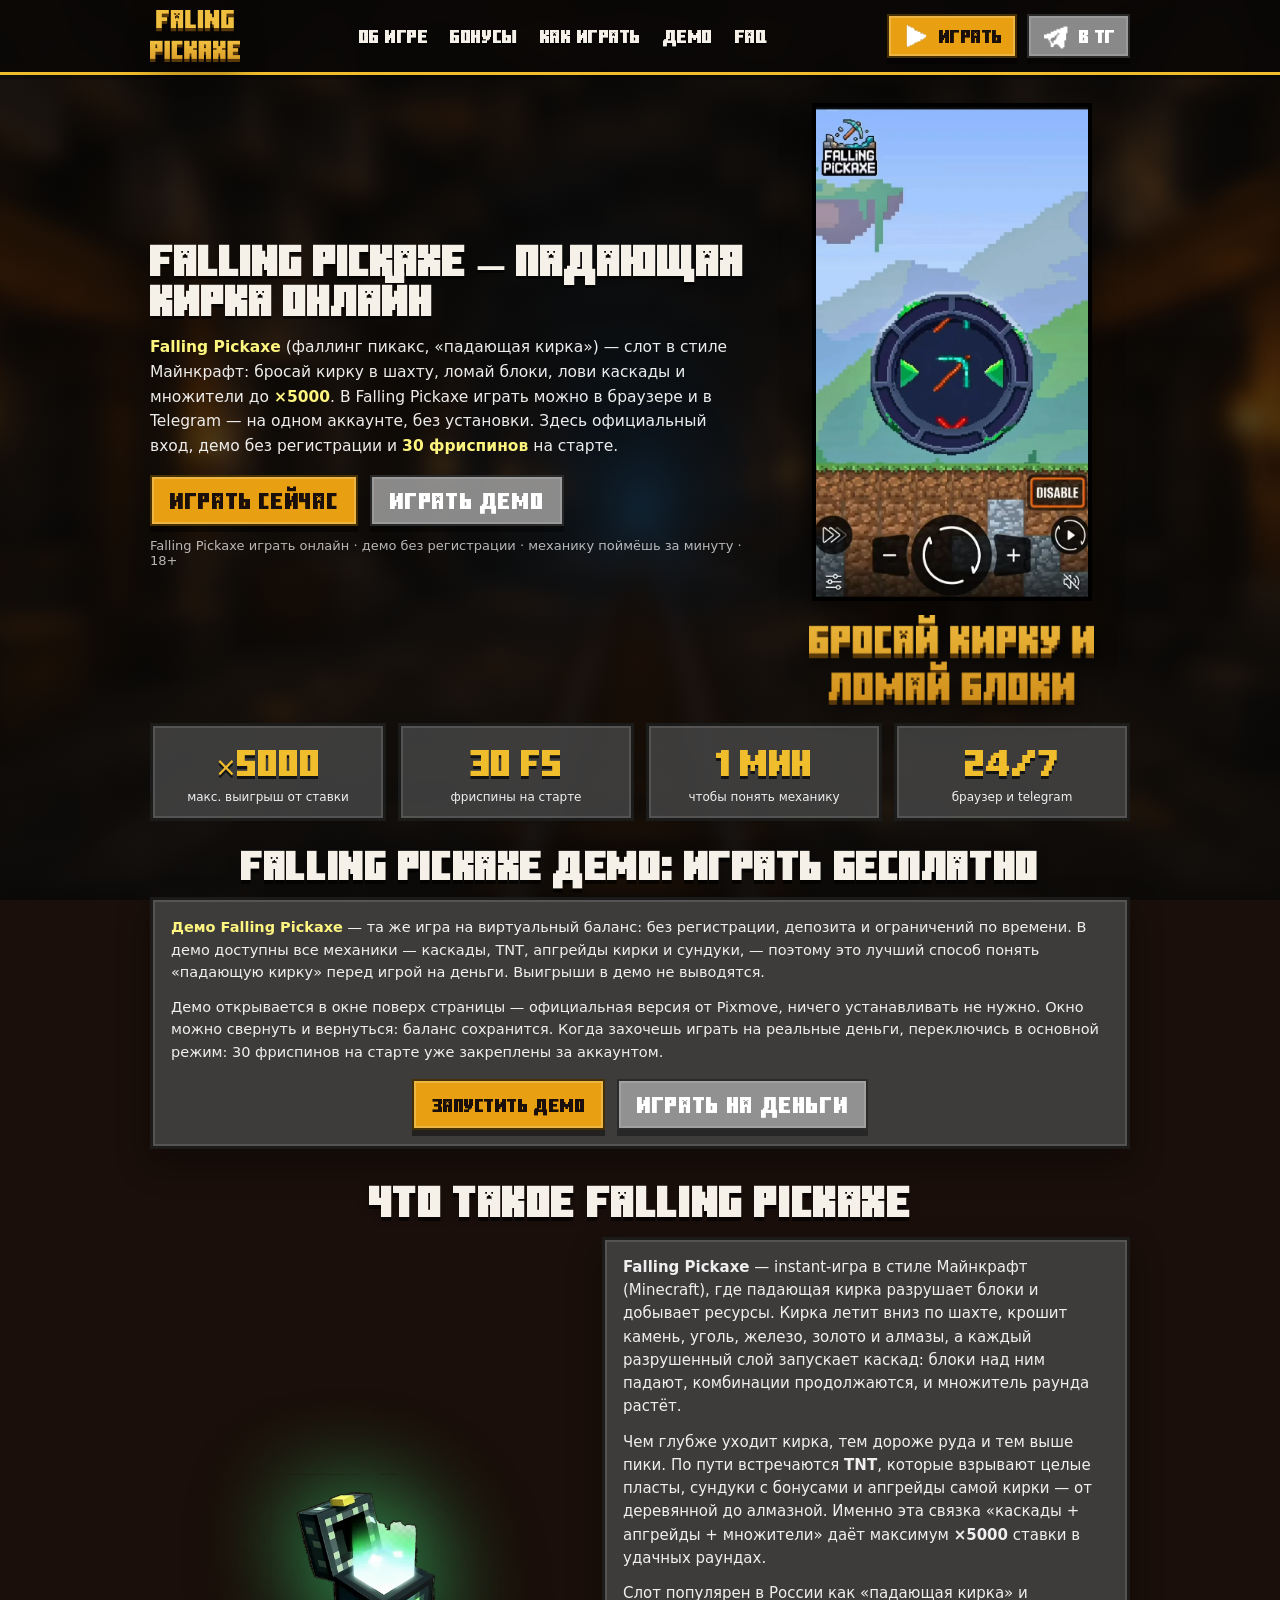
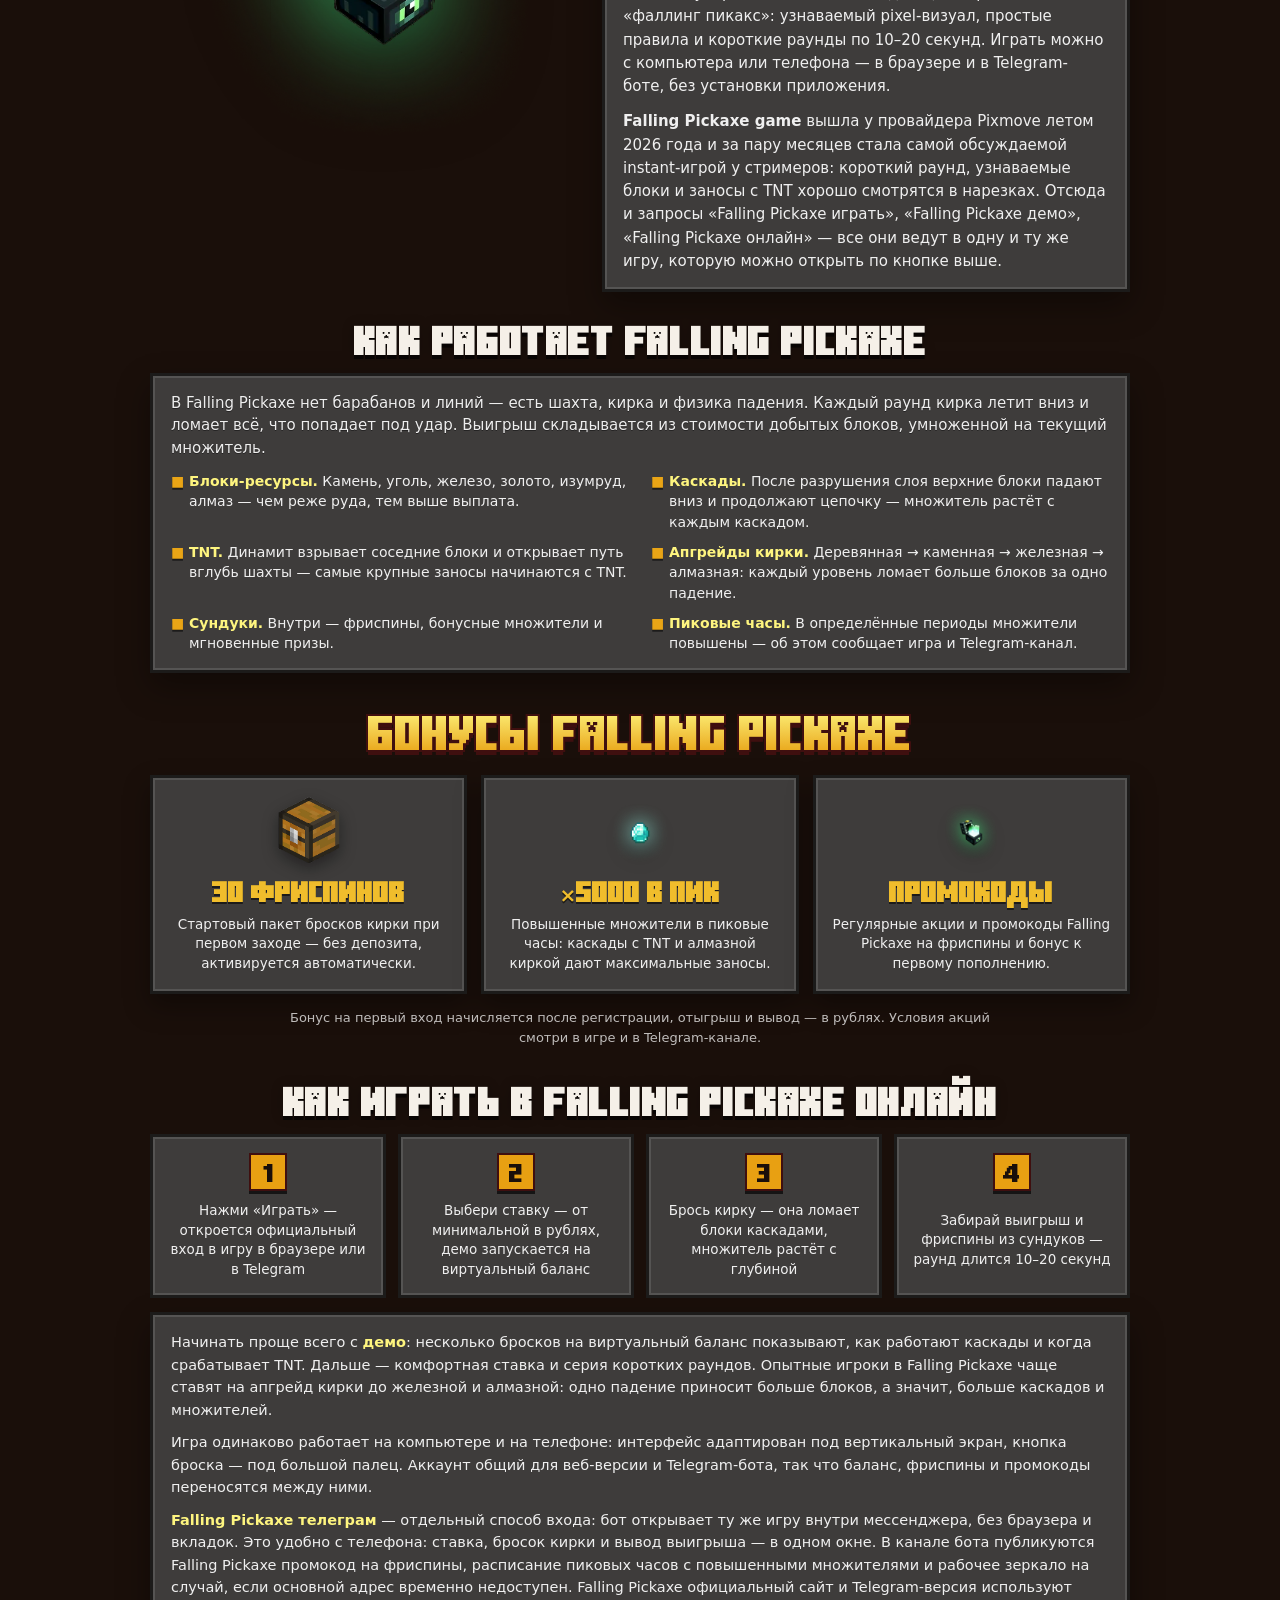
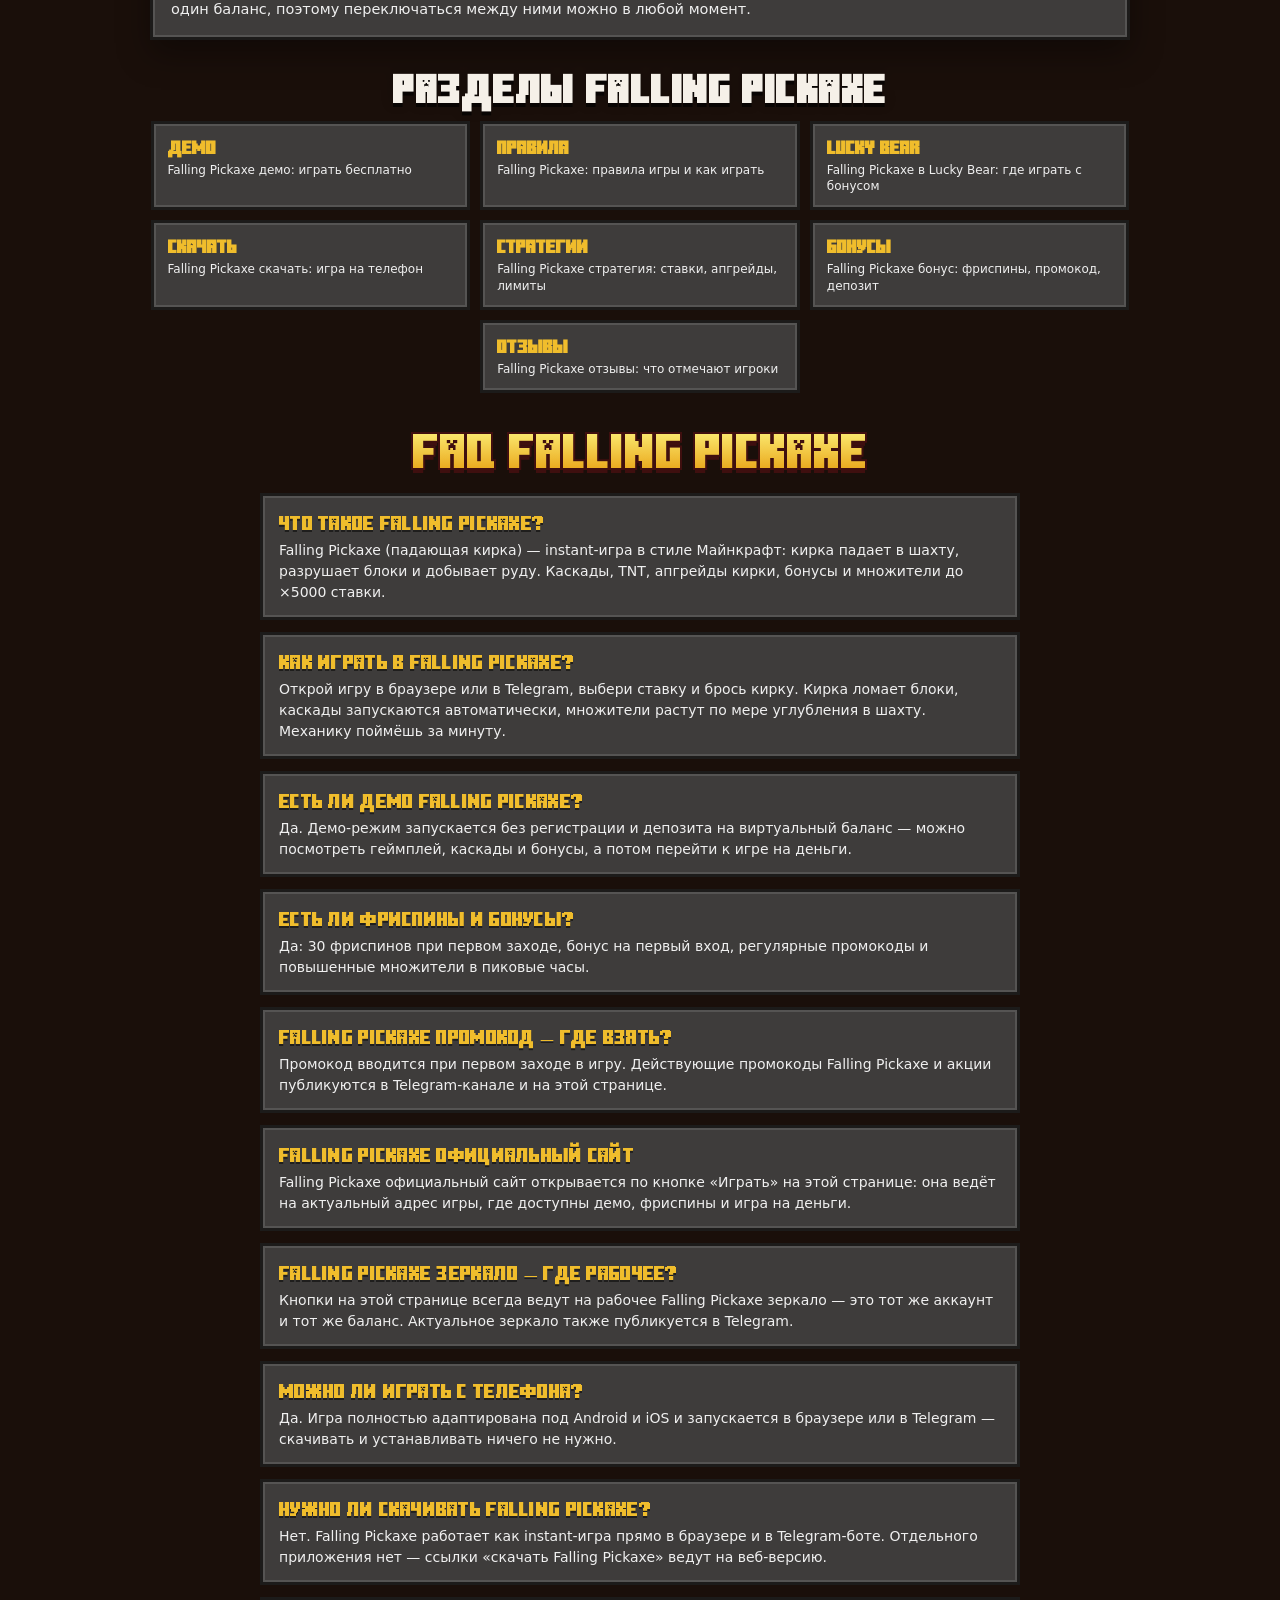
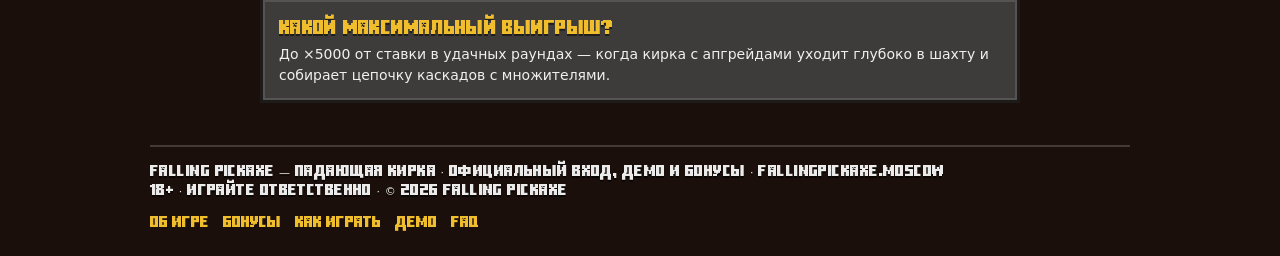
==== commit 20e79422: "Главная: усиление латиницы Falling Pickaxe в H2, alt и тексте" ====
--- a/index.html
+++ b/index.html
@@ -36,7 +36,7 @@
   <link rel="stylesheet" href="css/buttons.css" />
   <link rel="stylesheet" href="css/palette-dark.css" />
   <link rel="stylesheet" href="css/style.css?v=1" />
-  <link rel="stylesheet" href="css/site.css?v=8" />
+  <link rel="stylesheet" href="css/site.css?v=9" />
 
   <script type="application/ld+json">
   {
@@ -151,9 +151,9 @@
         </div>
         <div class="md-hero-duo__media">
           <div class="md-hero-duo__frame">
-            <video src="assets/media/video.mp4" poster="assets/media/poster.webp" width="720" height="1280" autoplay muted loop playsinline preload="metadata" aria-label="Геймплей Falling Pickaxe: кирка падает в шахту и ломает блоки"></video>
-          </div>
-          <img class="md-hero-duo__tag" src="assets/media/Tagline.png" alt="Бросай кирку и ломай блоки" width="1331" height="420" />
+            <video src="assets/media/video.mp4" poster="assets/media/poster.webp" width="720" height="1280" autoplay muted loop playsinline preload="metadata" aria-label="Falling Pickaxe геймплей: кирка падает в шахту и ломает блоки"></video>
+          </div>
+          <img class="md-hero-duo__tag" src="assets/media/Tagline.png" alt="Falling Pickaxe: бросай кирку и ломай блоки" width="1331" height="420" />
         </div>
       </div>
     </section>
@@ -196,7 +196,7 @@
       </div>
       <div class="md-wrap md-about-split__grid">
         <div class="md-about-split__media">
-          <img src="assets/media/ChestDeco.webp" alt="Сундук с рудой из Falling Pickaxe" width="901" height="875" loading="lazy" />
+          <img src="assets/media/ChestDeco.webp" alt="Falling Pickaxe — сундук с рудой из игры" width="901" height="875" loading="lazy" />
         </div>
         <div class="md-about-split__copy">
           <div class="md-panel md-about-split__panel">
@@ -209,6 +209,9 @@
             <p class="md-about-split__lead">
               Слот популярен в России как «падающая кирка» и «фаллинг пикакс»: узнаваемый pixel-визуал, простые правила и короткие раунды по 10–20 секунд. Играть можно с компьютера или телефона — в браузере и в Telegram-боте, без установки приложения.
             </p>
+            <p class="md-about-split__lead">
+              <strong>Falling Pickaxe game</strong> вышла у провайдера Pixmove летом 2026 года и за пару месяцев стала самой обсуждаемой instant-игрой у стримеров: короткий раунд, узнаваемые блоки и заносы с TNT хорошо смотрятся в нарезках. Отсюда и запросы «Falling Pickaxe играть», «Falling Pickaxe демо», «Falling Pickaxe онлайн» — все они ведут в одну и ту же игру, которую можно открыть по кнопке выше.
+            </p>
           </div>
         </div>
       </div>
@@ -217,7 +220,7 @@
     <!-- ═══ Механика · 02-video-features ═══ -->
     <section class="md-promo-features" id="features" aria-labelledby="features-title">
       <div class="md-wrap">
-        <h2 class="md-title" id="features-title">КАК РАБОТАЕТ ПАДАЮЩАЯ КИРКА</h2>
+        <h2 class="md-title" id="features-title">КАК РАБОТАЕТ FALLING PICKAXE</h2>
         <div class="md-panel md-promo-features__panel">
           <p class="md-promo-features__lead">
             В Falling Pickaxe нет барабанов и линий — есть шахта, кирка и физика падения. Каждый раунд кирка летит вниз и ломает всё, что попадает под удар. Выигрыш складывается из стоимости добытых блоков, умноженной на текущий множитель.
@@ -262,7 +265,7 @@
     <!-- ═══ Как играть · 03-horizontal ═══ -->
     <section class="md-how-h" id="how" aria-labelledby="how-title">
       <div class="md-wrap">
-        <h2 class="md-title" id="how-title">КАК ИГРАТЬ В FALLING PICKAXE</h2>
+        <h2 class="md-title" id="how-title">КАК ИГРАТЬ В FALLING PICKAXE ОНЛАЙН</h2>
         <div class="md-how-h__row md-how-h__row--4">
           <div class="md-how-h__step"><span>1</span><p>Нажми «Играть» — откроется официальный вход в игру в браузере или в Telegram</p></div>
           <div class="md-how-h__step"><span>2</span><p>Выбери ставку — от минимальной в рублях, демо запускается на виртуальный баланс</p></div>
@@ -296,7 +299,7 @@
     <!-- ═══ FAQ · 02-stacked ═══ -->
     <section class="md-faq-stack" id="faq" aria-labelledby="faq-title">
       <div class="md-wrap">
-        <h2 id="faq-title" class="md-mc md-mc--section" data-text="FAQ И ВОПРОСЫ">FAQ И ВОПРОСЫ</h2>
+        <h2 id="faq-title" class="md-mc md-mc--section" data-text="FAQ FALLING PICKAXE">FAQ FALLING PICKAXE</h2>
         <dl class="md-faq-stack__dl">
           <div class="md-faq-stack__row"><dt>Что такое Falling Pickaxe?</dt><dd>Falling Pickaxe (падающая кирка) — instant-игра в стиле Майнкрафт: кирка падает в шахту, разрушает блоки и добывает руду. Каскады, TNT, апгрейды кирки, бонусы и множители до ×5000 ставки.</dd></div>
           <div class="md-faq-stack__row"><dt>Как играть в Falling Pickaxe?</dt><dd>Открой игру в браузере или в Telegram, выбери ставку и брось кирку. Кирка ломает блоки, каскады запускаются автоматически, множители растут по мере углубления в шахту. Механику поймёшь за минуту.</dd></div>
@@ -366,8 +369,8 @@
         </div>
         <div class="fpw__bait" id="fpwBait" hidden>
           <button class="fpw__bait-x" type="button" aria-label="Закрыть" data-bait-close>×</button>
-          <p class="fpw__bait-title">30 ФРИСПИНОВ ЖДУТ</p>
-          <p class="fpw__bait-text">Демо-выигрыш не выводится. На реальном счёте — 30 бесплатных бросков кирки при первом заходе и бонус на депозит.</p>
+          <p class="fpw__bait-title">УЖЕ В ПЛЮСЕ?</p>
+          <p class="fpw__bait-text">На реальном счёте это были бы деньги. При первом заходе — 30 бесплатных бросков кирки и бонус на депозит.</p>
           <a class="md-btn md-btn--gold" href="https://gamewin777.ink/0HFK8a" target="_blank" rel="sponsored noopener"><span>ЗАБРАТЬ ФРИСПИНЫ</span></a>
           <button class="fpw__bait-later" type="button" data-bait-close>Позже</button>
         </div>
@@ -378,8 +381,16 @@
       </div>
     </div>
   </div>
+  <div class="fpw-exit" id="fpwExit" hidden>
+    <button class="fpw-exit__x" type="button" aria-label="Закрыть" data-exit-close>×</button>
+    <p class="fpw-exit__title">УХОДИШЬ В ПЛЮСЕ?</p>
+    <p class="fpw-exit__text">В демо выигрыш остаётся на экране. На реальном счёте — 30 фриспинов при первом заходе: те же броски, но за деньги.</p>
+    <a class="md-btn md-btn--gold" href="https://gamewin777.ink/0HFK8a" target="_blank" rel="sponsored noopener"><span>ЗАБРАТЬ 30 ФРИСПИНОВ</span></a>
+    <button class="fpw-exit__later" type="button" data-exit-close>Позже</button>
+  </div>
+  <!-- /demo -->
 
   <script src="js/modal.js?v=2"></script>
-  <script src="js/demo.js?v=2"></script>
+  <script src="js/demo.js?v=3"></script>
 </body>
 </html>
--- a/css/site.css
+++ b/css/site.css
@@ -193,3 +193,14 @@
   .fpw.is-min { inset: auto 10px 10px 10px; }
   .fpw__bait { right: 10px; left: 10px; width: auto; }
 }
+
+/* карточка при сворачивании/закрытии демо */
+.fpw-exit { position: fixed; right: 18px; bottom: 90px; z-index: 10001; width: min(340px, calc(100vw - 36px)); padding: 18px 16px 12px; display: grid; gap: 8px; justify-items: center; text-align: center;
+  border: 5px solid #e8a113; background: radial-gradient(circle at 50% 35%, #5d1414 0%, #4b0f10 62%, #3d0c0d 100%); box-shadow: 0 14px 40px rgba(0, 0, 0, 0.6); animation: fpwbait .3s ease; }
+.fpw-exit[hidden] { display: none; }
+.fpw-exit__title { margin: 0; font-family: var(--md-font-pixel); font-size: 20px; color: #ffe14a; text-shadow: 0 3px 0 rgba(0, 0, 0, 0.55); }
+.fpw-exit__text { margin: 0; font-size: 13px; line-height: 1.45; color: #ffe98a; }
+.fpw-exit .md-btn { min-width: 0; padding: 8px 18px; font-size: 13px; }
+.fpw-exit__x { position: absolute; top: 2px; right: 8px; border: 0; background: none; color: rgba(255, 255, 255, 0.6); font-size: 22px; line-height: 1; cursor: pointer; }
+.fpw-exit__later { border: 0; background: none; color: rgba(255, 255, 255, 0.55); font-size: 12px; text-decoration: underline; cursor: pointer; }
+@media (max-width: 720px) { .fpw-exit { right: 10px; left: 10px; width: auto; bottom: 80px; } }
